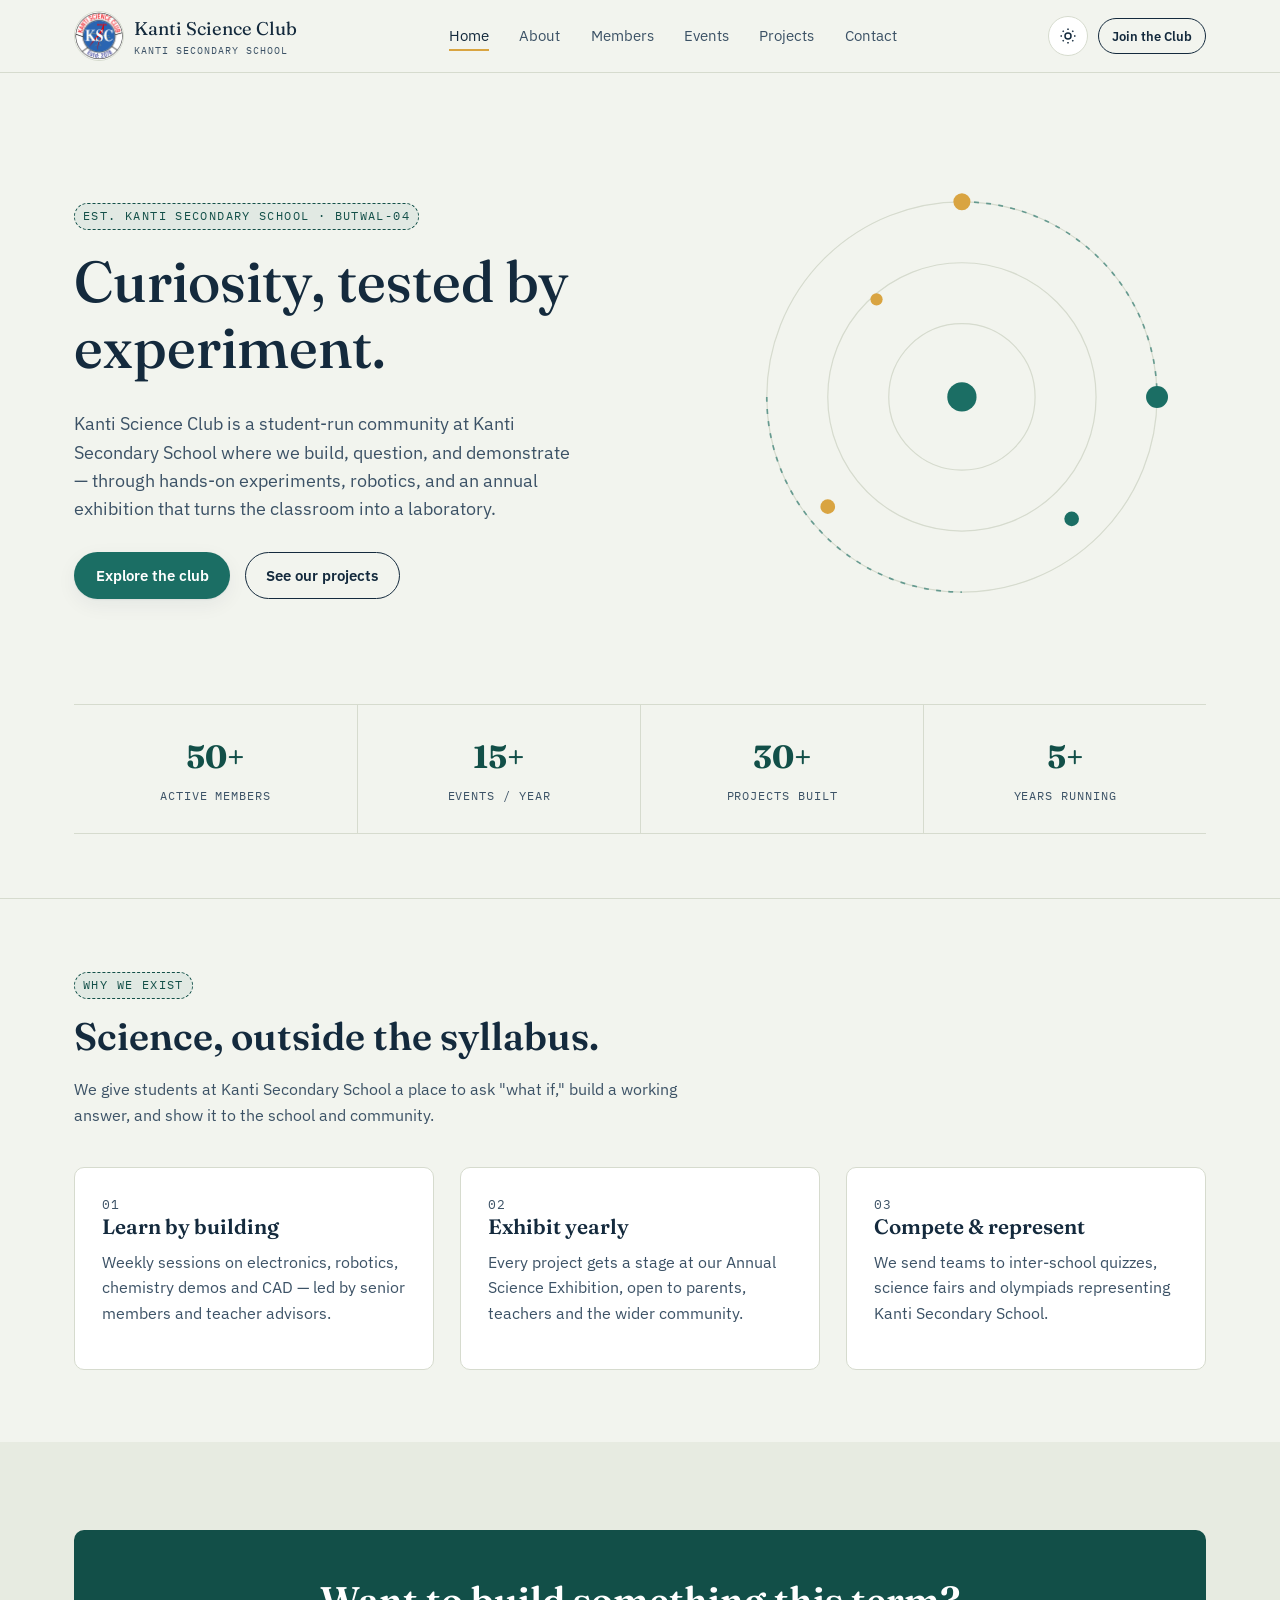
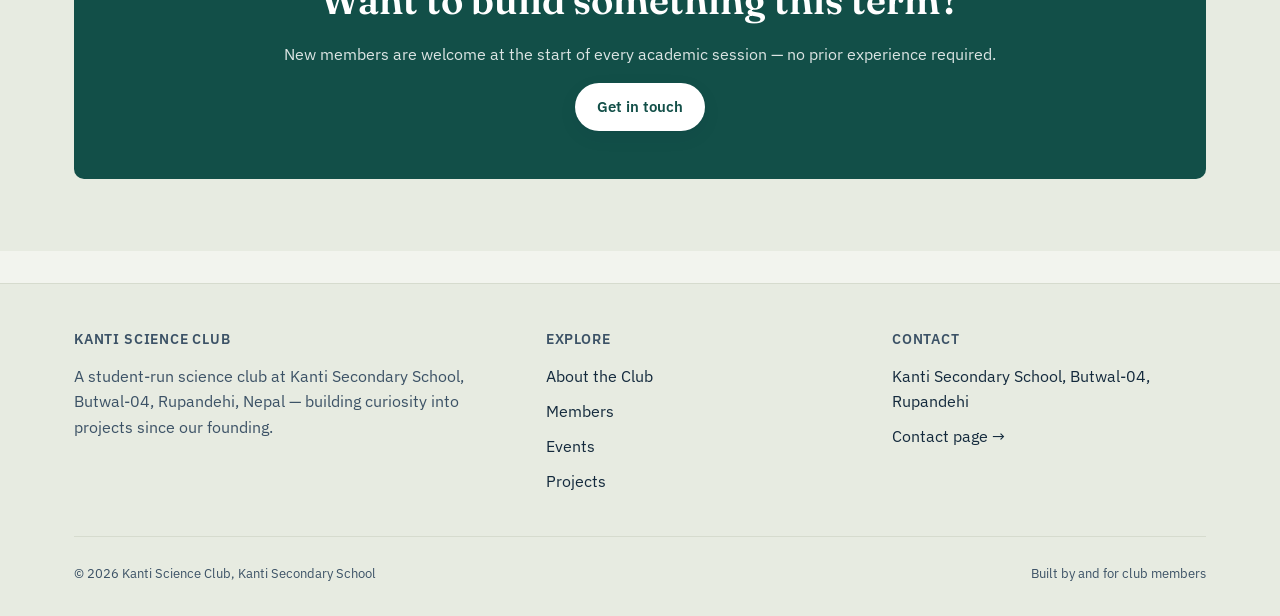
==== index.html @ 0e5f76c6 "initial commit" ====
<!DOCTYPE html>
<html lang="en">
<head>
<meta charset="UTF-8">
<meta name="viewport" content="width=device-width, initial-scale=1.0">
<title>Kanti Science Club — Kanti Secondary School, Butwal</title>
<meta name="description" content="Kanti Science Club at Kanti Secondary School, Butwal-04, Rupandehi — nurturing curiosity through experiments, projects and exhibitions.">
<link rel="preconnect" href="https://fonts.googleapis.com">
<link rel="preconnect" href="https://fonts.gstatic.com" crossorigin>
<link href="https://fonts.googleapis.com/css2?family=Fraunces:opsz,wght@9..144,400..600&family=IBM+Plex+Sans:wght@400;500;600;700&family=IBM+Plex+Mono:wght@400;500&display=swap" rel="stylesheet">
<link rel="stylesheet" href="assets/css/style.css">
</head>
<body>

<header class="site-header" id="siteHeader">
  <nav class="nav">
    <a href="index.html" class="brand">
      <img src="assets/images/logo.png" alt="Kanti Science Club logo" class="brand-mark">
      <span>Kanti Science Club<small>Kanti Secondary School</small></span>
    </a>
    <ul class="nav-links">
      <li><a href="index.html" aria-current="page">Home</a></li>
      <li><a href="about.html">About</a></li>
      <li><a href="members.html">Members</a></li>
      <li><a href="events.html">Events</a></li>
      <li><a href="projects.html">Projects</a></li>
      <li><a href="contact.html">Contact</a></li>
    </ul>
    <div class="nav-actions">
      <button class="theme-toggle" id="themeToggle" aria-label="Toggle dark mode">
        <svg class="icon-sun" viewBox="0 0 24 24" fill="none" stroke="currentColor" stroke-width="2"><circle cx="12" cy="12" r="4"/><path d="M12 2v2M12 20v2M4.9 4.9l1.4 1.4M17.7 17.7l1.4 1.4M2 12h2M20 12h2M4.9 19.1l1.4-1.4M17.7 6.3l1.4-1.4"/></svg>
        <svg class="icon-moon" viewBox="0 0 24 24" fill="none" stroke="currentColor" stroke-width="2"><path d="M21 12.8A9 9 0 1111.2 3a7 7 0 009.8 9.8z"/></svg>
      </button>
      <a href="contact.html" class="btn btn-outline btn-sm">Join the Club</a>
    </div>
    <button class="nav-toggle" id="navToggle" aria-label="Open menu" aria-expanded="false">
      <span></span><span></span><span></span>
    </button>
  </nav>
</header>

<main>

  <!-- HERO -->
  <section class="hero">
    <div class="container hero-grid">
      <div class="hero-copy">
        <span class="tag">Est. Kanti Secondary School · Butwal-04</span>
        <h1>Curiosity, tested by experiment.</h1>
        <p class="lead">Kanti Science Club is a student-run community at Kanti Secondary School where we build, question, and demonstrate — through hands-on experiments, robotics, and an annual exhibition that turns the classroom into a laboratory.</p>
        <div class="hero-actions">
          <a href="about.html" class="btn btn-primary">Explore the club</a>
          <a href="projects.html" class="btn btn-outline">See our projects</a>
        </div>
      </div>
      <div class="hero-figure" aria-hidden="true">
        <svg class="orbit-svg" viewBox="0 0 400 400">
          <circle class="ring" cx="200" cy="200" r="160"/>
          <circle class="ring" cx="200" cy="200" r="110"/>
          <circle class="ring" cx="200" cy="200" r="60"/>
          <path class="path" d="M200 40 A160 160 0 0 1 360 200"/>
          <path class="path" d="M40 200 A160 160 0 0 0 200 360"/>
          <circle class="node" cx="200" cy="40" r="7"/>
          <circle class="node alt" cx="360" cy="200" r="9"/>
          <circle class="node" cx="90" cy="290" r="6"/>
          <circle class="node alt" cx="200" cy="200" r="12"/>
          <circle class="node" cx="130" cy="120" r="5"/>
          <circle class="node alt" cx="290" cy="300" r="6"/>
        </svg>
      </div>
    </div>

    <div class="container">
      <div class="stat-strip">
        <div class="stat"><b>50+</b><span>Active Members</span></div>
        <div class="stat"><b>15+</b><span>Events / Year</span></div>
        <div class="stat"><b>30+</b><span>Projects Built</span></div>
        <div class="stat"><b>5+</b><span>Years Running</span></div>
      </div>
    </div>
  </section>

  <!-- WHY / FEATURES -->
  <section>
    <div class="container">
      <div class="section-head">
        <span class="tag">Why we exist</span>
        <h2>Science, outside the syllabus.</h2>
        <p>We give students at Kanti Secondary School a place to ask "what if," build a working answer, and show it to the school and community.</p>
      </div>
      <div class="grid grid-3">
        <div class="card feature-card">
          <div class="num">01</div>
          <h3>Learn by building</h3>
          <p>Weekly sessions on electronics, robotics, chemistry demos and CAD — led by senior members and teacher advisors.</p>
        </div>
        <div class="card feature-card">
          <div class="num">02</div>
          <h3>Exhibit yearly</h3>
          <p>Every project gets a stage at our Annual Science Exhibition, open to parents, teachers and the wider community.</p>
        </div>
        <div class="card feature-card">
          <div class="num">03</div>
          <h3>Compete & represent</h3>
          <p>We send teams to inter-school quizzes, science fairs and olympiads representing Kanti Secondary School.</p>
        </div>
      </div>
    </div>
  </section>

  <!-- CTA -->
  <section class="section-alt">
    <div class="container">
      <div class="cta-band">
        <h2>Want to build something this term?</h2>
        <p>New members are welcome at the start of every academic session — no prior experience required.</p>
        <a href="contact.html" class="btn btn-primary">Get in touch</a>
      </div>
    </div>
  </section>

</main>

<footer class="site-footer">
  <div class="container">
    <div class="footer-grid">
      <div>
        <h4>Kanti Science Club</h4>
        <p>A student-run science club at Kanti Secondary School, Butwal-04, Rupandehi, Nepal — building curiosity into projects since our founding.</p>
      </div>
      <div>
        <h4>Explore</h4>
        <ul>
          <li><a href="about.html">About the Club</a></li>
          <li><a href="members.html">Members</a></li>
          <li><a href="events.html">Events</a></li>
          <li><a href="projects.html">Projects</a></li>
        </ul>
      </div>
      <div>
        <h4>Contact</h4>
        <ul>
          <li>Kanti Secondary School, Butwal-04, Rupandehi</li>
          <li><a href="contact.html">Contact page →</a></li>
        </ul>
      </div>
    </div>
    <div class="footer-bottom">
      <span>© <span id="footerYear"></span> Kanti Science Club, Kanti Secondary School</span>
      <span>Built by and for club members</span>
    </div>
  </div>
</footer>

<script src="assets/js/main.js"></script>
</body>
</html>
---- assets/css/style.css ----
/* ==========================================================================
   Kanti Science Club — Stylesheet
   Design language: "field notebook meets laboratory catalogue"
   Display: Fraunces | Body: IBM Plex Sans | Utility/labels: IBM Plex Mono
   ========================================================================== */

:root{
  --ink:        #142A3D;
  --ink-soft:   #3C5266;
  --paper:      #F2F4EE;
  --paper-alt:  #E7EBE1;
  --surface:    #FFFFFF;
  --line:       #D6DBCE;
  --teal:       #1B6E64;
  --teal-deep:  #124F48;
  --amber:      #D9A441;
  --amber-deep: #B8842A;
  --danger:     #B4432E;

  --shadow: 0 1px 2px rgba(20,42,61,0.06), 0 6px 20px rgba(20,42,61,0.06);
  --radius: 4px;
  --radius-lg: 10px;

  --font-display: "Fraunces", "Georgia", serif;
  --font-body: "IBM Plex Sans", -apple-system, BlinkMacSystemFont, sans-serif;
  --font-mono: "IBM Plex Mono", ui-monospace, monospace;

  --maxw: 1180px;
  --nav-h: 72px;
}

html[data-theme="dark"]{
  --ink:        #EAEFEA;
  --ink-soft:   #A9B7BE;
  --paper:      #0B161F;
  --paper-alt:  #101E29;
  --surface:    #12212C;
  --line:       #23384630;
  --line:       #29404C;
  --teal:       #4FBDAE;
  --teal-deep:  #2E8F82;
  --amber:      #E7B85A;
  --amber-deep: #D9A441;
  --shadow: 0 1px 2px rgba(0,0,0,0.3), 0 8px 28px rgba(0,0,0,0.35);
}

*, *::before, *::after{ box-sizing: border-box; }
html{ scroll-behavior: smooth; }

body{
  margin:0;
  background: var(--paper);
  color: var(--ink);
  font-family: var(--font-body);
  font-size: 16px;
  line-height: 1.6;
  transition: background .25s ease, color .25s ease;
}

img{ max-width:100%; display:block; }
a{ color: inherit; text-decoration: none; }
ul{ margin:0; padding:0; list-style:none; }
button{ font-family: inherit; cursor:pointer; }

h1,h2,h3,h4{
  font-family: var(--font-display);
  color: var(--ink);
  line-height: 1.15;
  margin: 0 0 .5em;
  font-weight: 600;
}
h1{ font-size: clamp(2.2rem, 5vw, 3.6rem); font-weight: 500; }
h2{ font-size: clamp(1.7rem, 3.4vw, 2.4rem); }
h3{ font-size: 1.3rem; }
p{ margin: 0 0 1em; color: var(--ink-soft); }

.container{
  max-width: var(--maxw);
  margin-inline: auto;
  padding-inline: 24px;
}

/* Reduced motion */
@media (prefers-reduced-motion: reduce){
  html{ scroll-behavior:auto; }
  *{ animation-duration: .01ms !important; transition-duration: .01ms !important; }
}

/* focus visibility */
a:focus-visible, button:focus-visible, input:focus-visible, textarea:focus-visible{
  outline: 2px solid var(--teal);
  outline-offset: 3px;
}

/* --------------------------------------------------------------------------
   Eyebrow / specimen-tag label — signature device used across the site
   -------------------------------------------------------------------------- */
.tag{
  display:inline-flex;
  align-items:center;
  gap:.5em;
  font-family: var(--font-mono);
  font-size: .72rem;
  letter-spacing: .12em;
  text-transform: uppercase;
  color: var(--teal-deep);
  border: 1px dashed var(--teal-deep);
  padding: .3em .7em;
  border-radius: 999px;
  background: color-mix(in srgb, var(--teal) 8%, transparent);
}
html[data-theme="dark"] .tag{ color: var(--teal); border-color: var(--teal); }

.section-head{
  max-width: 640px;
  margin-bottom: 2.4rem;
}
.section-head .tag{ margin-bottom: .9rem; }

section{ padding: 4.5rem 0; }
.section-alt{ background: var(--paper-alt); }

/* --------------------------------------------------------------------------
   Navigation
   -------------------------------------------------------------------------- */
.site-header{
  position: sticky; top:0; z-index: 50;
  background: color-mix(in srgb, var(--paper) 88%, transparent);
  backdrop-filter: saturate(140%) blur(8px);
  border-bottom: 1px solid var(--line);
}
.nav{
  max-width: var(--maxw);
  margin-inline:auto;
  height: var(--nav-h);
  padding-inline: 24px;
  display:flex; align-items:center; justify-content:space-between;
  gap: 1rem;
}
.brand{ display:flex; align-items:center; gap:.65rem; font-family: var(--font-display); font-size: 1.15rem; color:var(--ink); }
.brand-mark{
  width: 50px; height: 50px;
  border-radius: 50%;
  object-fit: cover;
  flex: none;
  border: 1px solid var(--line);
}
.brand small{ display:block; font-family: var(--font-mono); font-size:.6rem; letter-spacing:.1em; color:var(--ink-soft); text-transform:uppercase; }

.nav-links{ display:flex; gap: 1.9rem; align-items:center; }
.nav-links a{
  font-size:.95rem; color: var(--ink-soft); position:relative; padding: 6px 0;
}
.nav-links a:hover, .nav-links a[aria-current="page"]{ color: var(--ink); }
.nav-links a[aria-current="page"]::after{
  content:""; position:absolute; left:0; right:0; bottom:0; height:2px; background: var(--amber);
}

.nav-actions{ display:flex; align-items:center; gap: .6rem; }

.theme-toggle{
  width:40px; height:40px; border-radius:50%; border:1px solid var(--line);
  background: var(--surface); color: var(--ink);
  display:flex; align-items:center; justify-content:center;
  font-size:1rem;
}
.theme-toggle svg{ width:18px; height:18px; }
.icon-moon{ display:none; }
html[data-theme="dark"] .icon-sun{ display:none; }
html[data-theme="dark"] .icon-moon{ display:block; }

.nav-toggle{
  display:none; width:40px; height:40px; border-radius: 50%;
  border:1px solid var(--line); background: var(--surface);
  flex-direction:column; align-items:center; justify-content:center; gap:4px;
}
.nav-toggle span{ width:18px; height:2px; background: var(--ink); display:block; }

.btn{
  display:inline-flex; align-items:center; gap:.5em;
  padding: .75em 1.4em; border-radius: 999px;
  font-weight:600; font-size:.92rem;
  border: 1px solid transparent;
  transition: transform .15s ease, box-shadow .15s ease, background .15s ease;
}
.btn:hover{ transform: translateY(-1px); }
.btn-primary{ background: var(--teal); color:#fff; box-shadow: var(--shadow); }
.btn-primary:hover{ background: var(--teal-deep); }
.btn-outline{ border-color: var(--ink); color: var(--ink); }
.btn-outline:hover{ background: var(--ink); color: var(--paper); }
.btn-amber{ background: var(--amber); color: var(--ink); }
.btn-amber:hover{ background: var(--amber-deep); }
.btn-sm{ padding:.5em 1em; font-size:.82rem; }

/* --------------------------------------------------------------------------
   Hero (index)
   -------------------------------------------------------------------------- */
.hero{
  position:relative; overflow:hidden;
  padding: 5rem 0 4rem;
  border-bottom: 1px solid var(--line);
}
.hero-grid{
  display:grid; grid-template-columns: 1.1fr .9fr; gap: 3rem; align-items:center;
}
.hero-copy .tag{ margin-bottom: 1.2rem; }
.hero-copy p.lead{ font-size:1.1rem; max-width: 46ch; }
.hero-actions{ display:flex; gap:.9rem; margin-top: 1.8rem; flex-wrap:wrap; }

.hero-figure{ position:relative; aspect-ratio: 1/1; }
.orbit-svg{ width:100%; height:100%; }
.orbit-svg circle.node{ fill: var(--amber); }
.orbit-svg circle.node.alt{ fill: var(--teal); }
.orbit-svg .ring{ fill:none; stroke: var(--line); stroke-width:1; }
.orbit-svg .path{ fill:none; stroke: var(--teal); stroke-width:1.4; stroke-dasharray: 4 6; opacity:.6; }

.stat-strip{
  display:grid; grid-template-columns: repeat(4,1fr);
  border-top:1px solid var(--line); border-bottom:1px solid var(--line);
  margin-top: 3.5rem;
}
.stat{ padding: 1.6rem 1rem; text-align:center; border-left:1px solid var(--line); }
.stat:first-child{ border-left:none; }
.stat b{ display:block; font-family: var(--font-display); font-size:2rem; color:var(--teal-deep); }
html[data-theme="dark"] .stat b{ color: var(--teal); }
.stat span{ font-family: var(--font-mono); font-size:.72rem; letter-spacing:.08em; text-transform:uppercase; color: var(--ink-soft); }

/* --------------------------------------------------------------------------
   Cards: features / activities
   -------------------------------------------------------------------------- */
.grid{ display:grid; gap: 1.6rem; }
.grid-3{ grid-template-columns: repeat(3, 1fr); }
.grid-2{ grid-template-columns: repeat(2, 1fr); }
.grid-4{ grid-template-columns: repeat(4, 1fr); }

.card{
  background: var(--surface);
  border:1px solid var(--line);
  border-radius: var(--radius-lg);
  padding: 1.7rem;
}
.card .tag{ margin-bottom: .9rem; }

.feature-card .num{
  font-family: var(--font-mono); color: var(--ink-soft); font-size:.8rem; letter-spacing:.1em;
}

/* --------------------------------------------------------------------------
   About page — timeline, values, objectives
   -------------------------------------------------------------------------- */

.about-intro{
  padding: 3.4rem 0;
}
.about-intro > .tag{
  margin-bottom: 1.5rem;
}

.about-hero{
  display: flex;
  align-items: center;
  gap: 3rem;
}
.about-hero-media,
.about-hero-copy{ flex: 1; min-width: 0; }

.about-hero-media img{
  width: 100%;
  height: auto;
  aspect-ratio: 4/3;
  object-fit: cover;
  border-radius: var(--radius-lg);
  border: 1px solid var(--line);
}

.about-hero-copy h1{ margin-bottom: 1.2rem; }

@media (max-width: 860px){
  .about-hero{
    flex-direction: column;
    gap: 2rem;
  }
}

.about-media{
  display:grid; grid-template-columns: repeat(3,1fr); gap: .9rem; margin-top: 2rem;
}
.about-media img{ border-radius: var(--radius); aspect-ratio: 4/3; object-fit:cover; border:1px solid var(--line); }

.timeline{ position:relative; margin-top:2rem; padding-left: 2.2rem; border-left: 1px dashed var(--line); }
.timeline-item{ position:relative; padding-bottom: 2.2rem; }
.timeline-item:last-child{ padding-bottom:0; }
.timeline-item::before{
  content:""; position:absolute; left:-2.31rem; top:.35rem; width:10px; height:10px; border-radius:50%;
  background: var(--amber); border:2px solid var(--paper); box-shadow: 0 0 0 1px var(--amber);
}
.timeline-item .yr{ font-family: var(--font-mono); font-size:.75rem; letter-spacing:.1em; color: var(--teal-deep); }
html[data-theme="dark"] .timeline-item .yr{ color: var(--teal); }

.values-grid .card{ position:relative; }
.values-grid .card::before{
  content: attr(data-index);
  position:absolute; top:1rem; right:1.2rem;
  font-family: var(--font-mono); font-size:.75rem; color: var(--ink-soft); opacity:.6;
}

/* --------------------------------------------------------------------------
   Members — specimen tag cards (signature element)
   -------------------------------------------------------------------------- */
.member-tier{ margin-bottom: 3.2rem; }
.member-tier-head{ display:flex; align-items:baseline; gap:1rem; margin-bottom:1.6rem; flex-wrap:wrap; }
.member-tier-head h2{ margin:0; }
.member-tier-head .tag{ margin:0; }

.member-grid{ display:grid; grid-template-columns: repeat(4, 1fr); gap: 1.4rem; }

.specimen-card{
  background: var(--surface);
  border: 1px solid var(--line);
  border-radius: var(--radius);
  overflow:hidden;
  position:relative;
}
.specimen-card .photo-wrap{
  aspect-ratio: 1/1; overflow:hidden; border-bottom:1px dashed var(--line); background: var(--paper-alt);
  position:relative;
}
.specimen-card .photo-wrap img{ width:100%; height:100%; object-fit:cover; }
.specimen-id{
  position:absolute; top:.6rem; left:.6rem;
  font-family: var(--font-mono); font-size:.62rem; letter-spacing:.05em;
  background: color-mix(in srgb, var(--ink) 78%, transparent);
  color:#fff; padding:.2em .5em; border-radius:3px;
}
.specimen-body{ padding: 1rem 1.1rem 1.2rem; }
.specimen-body h3{ font-size: 1.05rem; margin-bottom:.15rem; }
.specimen-position{ font-family: var(--font-mono); font-size:.72rem; letter-spacing:.06em; text-transform:uppercase; color: var(--teal-deep); }
html[data-theme="dark"] .specimen-position{ color: var(--teal); }
.specimen-contact{ margin-top:.8rem; display:flex; align-items:center; justify-content:space-between; gap:.5rem; }
.specimen-phone{ font-family: var(--font-mono); font-size:.78rem; color: var(--ink-soft); }
.specimen-socials{ display:flex; gap:.5rem; }
.specimen-socials a{
  width:28px; height:28px; border-radius:50%; border:1px solid var(--line);
  display:flex; align-items:center; justify-content:center; font-size:.75rem; color: var(--ink-soft);
}
.specimen-socials a:hover{ border-color: var(--teal); color: var(--teal-deep); }
.specimen-note{ margin-top:.6rem; font-size:.85rem; color: var(--ink-soft); }

.alumni-card .photo-wrap{ aspect-ratio: 1/1; }
.alumni-card .specimen-body{ border-top: 2px solid var(--amber); }

.loading-row, .empty-row{
  font-family: var(--font-mono); font-size:.85rem; color: var(--ink-soft);
  padding: 1.2rem 0;
}

/* --------------------------------------------------------------------------
   Events
   -------------------------------------------------------------------------- */
.tabs{ display:flex; gap:.6rem; margin-bottom: 2rem; border-bottom:1px solid var(--line); }
.tab-btn{
  background:none; border:none; padding: .8rem 1.1rem; font-weight:600; color: var(--ink-soft);
  border-bottom: 2px solid transparent; margin-bottom:-1px;
}
.tab-btn.active{ color: var(--ink); border-color: var(--amber); }
.tab-panel{ display:none; }
.tab-panel.active{ display:block; }

.event-list{ display:flex; flex-direction:column; gap: 1.1rem; }
.event-card{
  display:grid; grid-template-columns: 130px 1fr; gap: 1.4rem;
  background: var(--surface); border:1px solid var(--line); border-radius: var(--radius-lg);
  padding: 1.2rem; align-items:center;
}
.event-date{
  text-align:center; font-family: var(--font-mono);
  border-right: 1px dashed var(--line); padding-right: 1.2rem;
}
.event-date .d{ font-size:1.8rem; font-family: var(--font-display); color: var(--teal-deep); display:block; line-height:1; }
html[data-theme="dark"] .event-date .d{ color: var(--teal); }
.event-date .m{ font-size:.7rem; letter-spacing:.1em; text-transform:uppercase; color: var(--ink-soft); }
.event-body h3{ margin-bottom:.3rem; }
.event-meta{ font-family: var(--font-mono); font-size:.75rem; color: var(--ink-soft); margin-bottom:.5rem; display:flex; gap:1rem; flex-wrap:wrap; }
.event-card.past{ opacity:.85; }
.event-card.past .event-date .d{ color: var(--ink-soft); }

/* --------------------------------------------------------------------------
   Projects — yearwise exhibition
   -------------------------------------------------------------------------- */
.year-block{ margin-bottom: 3.2rem; }ext install anthropic.claude-code
.year-heading{ display:flex; align-items:center; gap:1rem; margin-bottom: 1.6rem; }
.year-heading h2{ margin:0; font-size: 2rem; color: var(--teal-deep); }
html[data-theme="dark"] .year-heading h2{ color: var(--teal); }
.year-heading .rule{ flex:1; height:1px; background: var(--line); }

.project-grid{ display:grid; grid-template-columns: repeat(3, 1fr); gap: 1.5rem; }
.project-card{
  background: var(--surface); border:1px solid var(--line); border-radius: var(--radius-lg); overflow:hidden;
  display:flex; flex-direction:column;
}
.project-media{ aspect-ratio: 16/10; background: var(--paper-alt); position:relative; border-bottom:1px dashed var(--line); }
.project-media img{ width:100%; height:100%; object-fit:cover; }
.project-media .play-badge{
  position:absolute; inset:0; display:flex; align-items:center; justify-content:center;
  background: rgba(10,20,28,0.15); opacity:0; transition:opacity .2s ease;
}
.project-media:hover .play-badge{ opacity:1; }
.play-badge span{
  width:52px; height:52px; border-radius:50%; background: rgba(255,255,255,.9); color: var(--ink);
  display:flex; align-items:center; justify-content:center; font-size:1.1rem;
}
.project-id{
  position:absolute; top:.6rem; right:.6rem;
  font-family: var(--font-mono); font-size:.62rem;
  background: color-mix(in srgb, var(--ink) 78%, transparent); color:#fff; padding:.2em .5em; border-radius:3px;
}
.project-info{ padding: 1.2rem 1.3rem 1.4rem; display:flex; flex-direction:column; flex:1; }
.project-info h3{ margin-bottom:.4rem; }
.project-members{ font-family: var(--font-mono); font-size:.72rem; color: var(--ink-soft); letter-spacing:.02em; margin-bottom:.7rem; }
.project-info p{ font-size:.92rem; flex:1; }
.project-links{ display:flex; gap:.6rem; margin-top:.8rem; }

/* --------------------------------------------------------------------------
   Contact
   -------------------------------------------------------------------------- */
.contact-grid{ display:grid; grid-template-columns: 1fr 1fr; gap: 3rem; }
.contact-info-list{ display:flex; flex-direction:column; gap: 1.4rem; margin-top: 1.6rem; }
.contact-info-item{ display:flex; gap:1rem; align-items:flex-start; }
.contact-icon{
  width:42px; height:42px; border-radius:50%; background: var(--paper-alt); border:1px solid var(--line);
  display:flex; align-items:center; justify-content:center; flex:none; color: var(--teal-deep);
}
html[data-theme="dark"] .contact-icon{ color: var(--teal); }
.contact-info-item h4{ margin:0 0 .2rem; font-size:1rem; font-family: var(--font-body); font-weight:600; }
.contact-info-item p{ margin:0; font-size:.92rem; }
.social-row{ display:flex; gap:.7rem; margin-top:1.6rem; }
.social-row a{
  width:42px; height:42px; border-radius:50%; border:1px solid var(--line);
  display:flex; align-items:center; justify-content:center; color: var(--ink-soft);
}
.social-row a:hover{ border-color: var(--teal); color: var(--teal-deep); }

.form-field{ margin-bottom: 1.2rem; }
.form-field label{ display:block; font-size:.85rem; font-weight:600; margin-bottom:.4rem; }
.form-field input, .form-field textarea{
  width:100%; padding: .75em .9em; border-radius: var(--radius); border: 1px solid var(--line);
  background: var(--surface); color: var(--ink); font-family: var(--font-body); font-size:.95rem;
}
.form-field textarea{ min-height: 130px; resize: vertical; }
.form-note{ font-size:.8rem; color: var(--ink-soft); margin-top: 1rem; }

.map-embed{ border-radius: var(--radius-lg); overflow:hidden; border:1px solid var(--line); aspect-ratio: 4/3; }
.map-embed iframe{ width:100%; height:100%; border:0; }



/* ==========================================================
   TESTIMONIALS
========================================================== */

.testimonials-section{
    background: var(--paper-alt);
}

.testimonials-section .section-head{
    max-width: 700px;
    text-align: left;
    margin-bottom: 3rem;
}

.testimonial-wrapper{
    position: relative;
    margin-top: 50px;
}

.testimonial-container{
    overflow: hidden;
    border-radius: var(--radius-lg);
}

.testimonial-slider{
    display: flex;
    transition: transform .6s ease;
}

.testimonial-slide{
    min-width: 100%;
    display: grid;
    grid-template-columns: repeat(2,1fr);
    justify-items: center;
    gap: 24px;
    padding: 3px;
}

.testimonial-card{
    position: relative;
    max-height: 450px;
    max-width: 400px;
    background: var(--surface);
    border: 1px solid var(--line);
    border-radius: var(--radius-lg);
    padding: 35px;
    box-shadow: var(--shadow);
    transition: .35s;
}

.testimonial-card:hover{
    transform: translateY(-8px);
    box-shadow:
        0 18px 40px rgba(0,0,0,.12);
}

.quote{
    font-size: 5rem;
    line-height: 1;
    color: var(--amber);
    margin-bottom: -15px;
    font-family: Georgia, serif;
}

.testimonial-card p{
    margin: 18px 0 28px;
    font-size: .98rem;
    line-height: 1.8;
}

.testimonial-person{
    border-top: 1px solid var(--line);
    padding-top: 18px;
    margin-left: auto;
    width: fit-content;
    text-align: right;
}

.testimonial-person h4{
    margin: 0;
    font-size: 1.05rem;
}

.testimonial-person span{
    font-size: .9rem;
    color: var(--ink-soft);
}

/* ================= Buttons ================= */

.testimonial-btn{
    position: absolute;
    top: 50%;
    transform: translateY(-50%);
    width: 54px;
    height: 54px;
    border-radius: 50%;
    border: 1px solid var(--line);
    /* background: rgba(255,255,255,.9); */
    background:var(--surface);
    backdrop-filter: blur(10px);
    color: var(--ink);
    font-size: 22px;
    display: flex;
    align-items: center;
    justify-content: center;
    box-shadow: var(--shadow);
    z-index: 100;
    transition: .3s;
}

html[data-theme="dark"] .testimonial-btn{
    background: rgba(20,30,40,.9);
}

.testimonial-btn:hover{
    background: var(--teal);
    color: white;
    transform: translateY(-50%) scale(1.08);
}

/* arrow position  */
.prev{
    left: -40px;
}

.next{
    right: -40px;
}

/* ================= Dots ================= */

.testimonial-dots{
    display: flex;
    justify-content: center;
    gap: 12px;
    margin-top: 40px;
}

.dot{
    width: 12px;
    height: 12px;
    border-radius: 50%;
    background: #c9c9c9;
    cursor: pointer;
    transition: .3s;
}

.dot.active{
    width: 34px;
    border-radius: 30px;
    background: var(--teal);
}

/* ================= Animation ================= */

.testimonial-card{
    animation: fadeUp .6s ease;
}

@keyframes fadeUp{

    from{
        opacity:0;
        transform: translateY(30px);
    }

    to{
        opacity:1;
        transform: translateY(0);
    }

}

/* ================= Responsive ================= */

@media (max-width:900px){

    .testimonial-slide{
        grid-template-columns:1fr;
    }

    .testimonial-card{
        padding:30px;
    }

}

@media (max-width:600px){

    .testimonial-btn{
        width:46px;
        height:46px;
        font-size:18px;
    }

    .prev{
        left:5px;
    }

    .next{
        right:5px;
    }

    .testimonial-card{
        padding:25px;
    }

    .quote{
        font-size:4rem;
    }

}

/* --------------------------------------------------------------------------
   CTA band + footer
   -------------------------------------------------------------------------- */
.cta-band{
  background: var(--teal-deep); color:#fff; border-radius: var(--radius-lg);
  padding: 3rem; text-align:center; margin-top: 1rem;
}
.cta-band h2, .cta-band p{ color:#fff; }
.cta-band p{ opacity:.85; }
.cta-band .btn-primary{ background:#fff; color: var(--teal-deep); }
.cta-band .btn-primary:hover{ background: var(--amber); color: var(--ink); }

.site-footer{
  border-top: 1px solid var(--line); padding: 3rem 0 2rem; margin-top: 2rem;
  background: var(--paper-alt);
}
.footer-grid{ display:grid; grid-template-columns: 1.4fr 1fr 1fr; gap: 2rem; margin-bottom: 2rem; }
.footer-grid h4{ font-family: var(--font-body); font-size:.85rem; letter-spacing:.06em; text-transform:uppercase; color: var(--ink-soft); margin-bottom: 1rem; }
.footer-grid ul li{ margin-bottom: .6rem; }
.footer-grid ul a:hover{ color: var(--teal-deep); }
.footer-bottom{
  display:flex; justify-content:space-between; align-items:center; padding-top: 1.6rem; border-top:1px solid var(--line);
  font-size:.82rem; color: var(--ink-soft); flex-wrap:wrap; gap:.8rem;
}

/* --------------------------------------------------------------------------
   Page header (non-home pages)
   -------------------------------------------------------------------------- */
.page-header{ padding: 3.4rem 0 2.6rem; border-bottom: 1px solid var(--line); }
.page-header .tag{ margin-bottom: 1rem; }
.page-header p.lead{ max-width: 60ch; }

/* --------------------------------------------------------------------------
   Responsive
   -------------------------------------------------------------------------- */
@media (max-width: 980px){
  .grid-4{ grid-template-columns: repeat(2,1fr); }
  .grid-3{ grid-template-columns: repeat(2,1fr); }
  .member-grid{ grid-template-columns: repeat(3, 1fr); }
  .project-grid{ grid-template-columns: repeat(2, 1fr); }
  .hero-grid{ grid-template-columns: 1fr; }
  .hero-figure{ max-width: 380px; margin-inline:auto; }
  .contact-grid{ grid-template-columns: 1fr; }
  .footer-grid{ grid-template-columns: 1fr 1fr; }
}

@media (max-width: 720px){
  .nav-links, .nav-actions .btn-outline{ display:none; }
  .nav-toggle{ display:flex; }
  .site-header.menu-open .nav-links{
    display:flex; flex-direction:column; position:absolute; top: var(--nav-h); left:0; right:0;
    background: var(--paper); border-bottom:1px solid var(--line); padding: 1.2rem 24px; gap: 1rem;
  }
  .grid-3, .grid-4, .grid-2{ grid-template-columns: 1fr; }
  .member-grid{ grid-template-columns: repeat(2, 1fr); }
  .project-grid{ grid-template-columns: 1fr; }
  .about-media{ grid-template-columns: 1fr 1fr; }
  .stat-strip{ grid-template-columns: repeat(2,1fr); }
  .stat:nth-child(3){ border-left:none; }
  .event-card{ grid-template-columns: 1fr; }
  .event-date{ border-right:none; border-bottom:1px dashed var(--line); padding-right:0; padding-bottom:.8rem; text-align:left; display:flex; gap:.5rem; align-items:baseline; }
  .footer-grid{ grid-template-columns: 1fr; }
  .cta-band{ padding: 2.2rem 1.4rem; }
}

@media (max-width: 480px){
  .member-grid{ grid-template-columns: 1fr 1fr; }
  section{ padding: 3.2rem 0; }
}
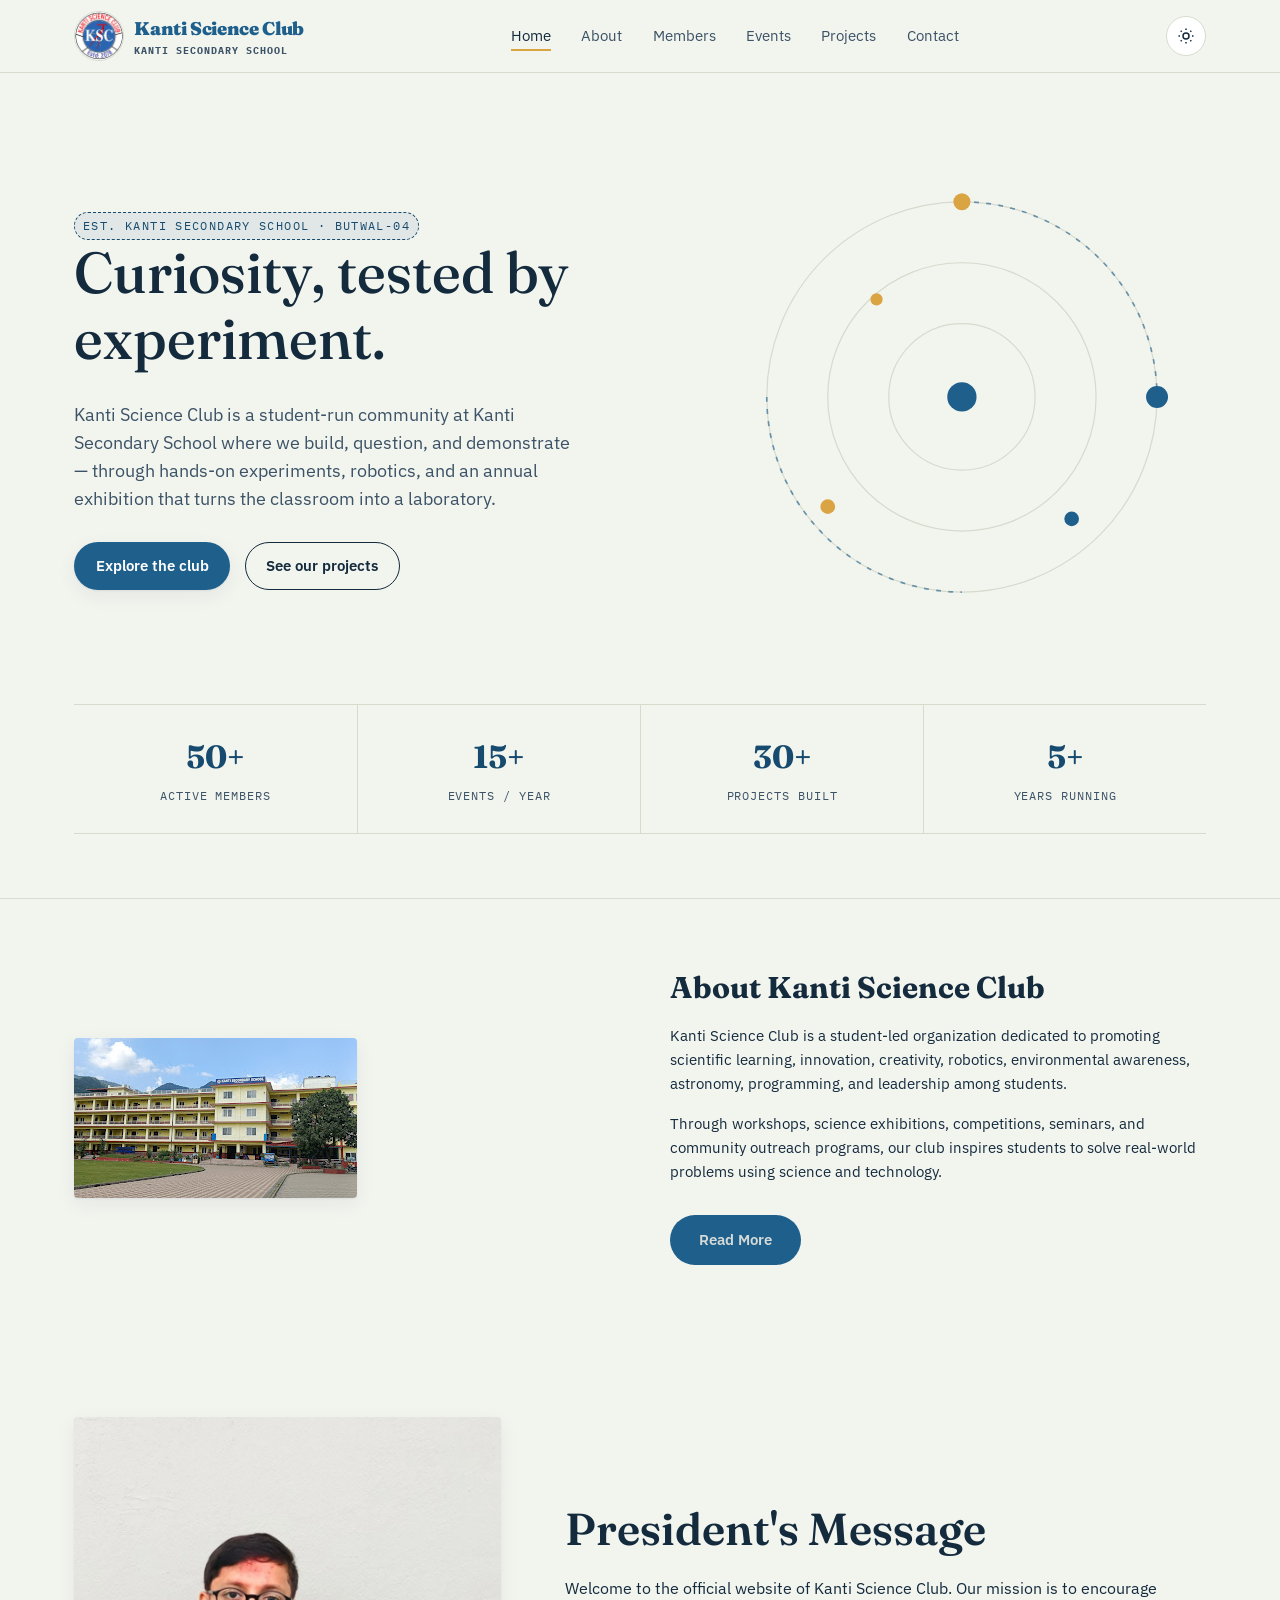
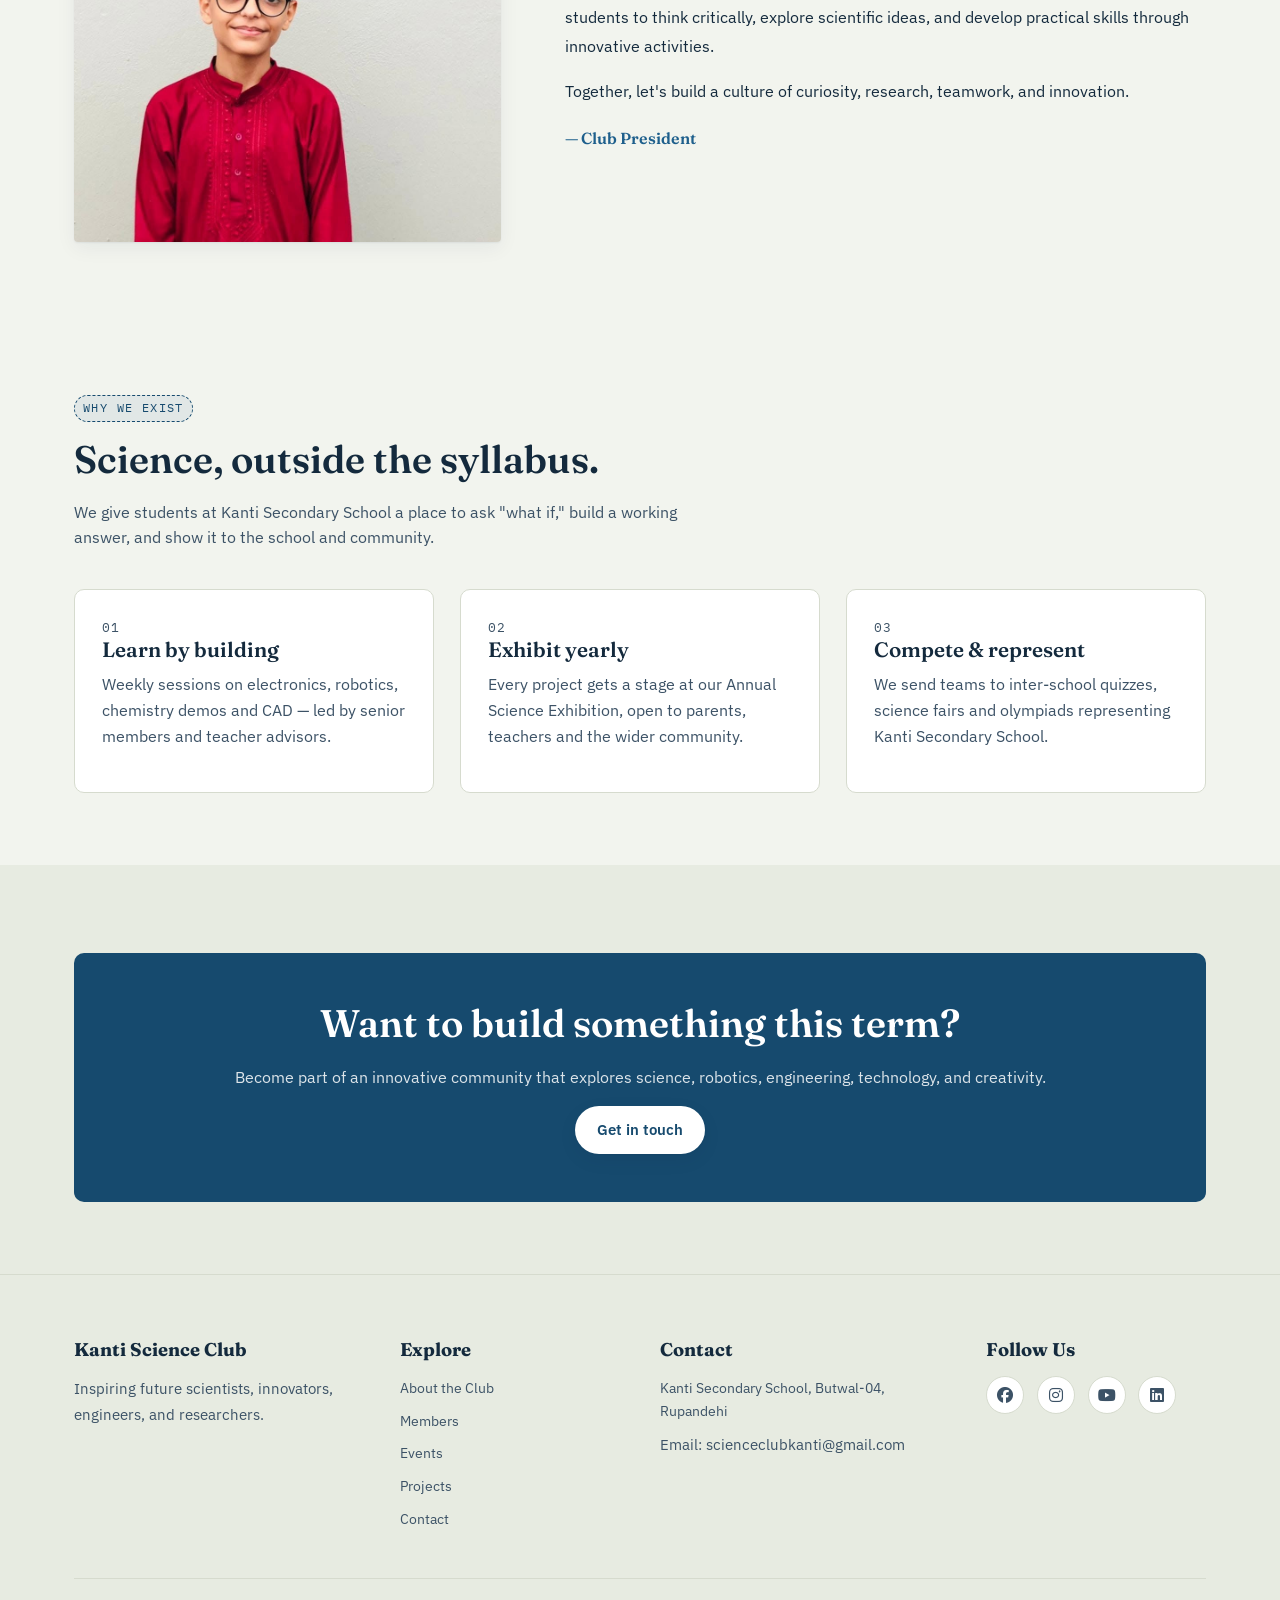
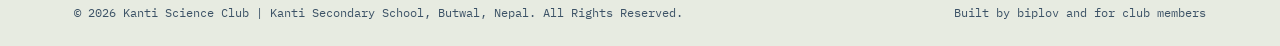
==== commit 56a12195: "final: third push" ====
--- a/index.html
+++ b/index.html
@@ -9,6 +9,9 @@
 <link rel="preconnect" href="https://fonts.gstatic.com" crossorigin>
 <link href="https://fonts.googleapis.com/css2?family=Fraunces:opsz,wght@9..144,400..600&family=IBM+Plex+Sans:wght@400;500;600;700&family=IBM+Plex+Mono:wght@400;500&display=swap" rel="stylesheet">
 <link rel="stylesheet" href="assets/css/style.css">
+<link rel="stylesheet" href="https://cdnjs.cloudflare.com/ajax/libs/font-awesome/6.5.0/css/all.min.css">
+<link rel="icon" href="assets/images/logo.png">
+
 </head>
 <body>
 
@@ -16,7 +19,10 @@
   <nav class="nav">
     <a href="index.html" class="brand">
       <img src="assets/images/logo.png" alt="Kanti Science Club logo" class="brand-mark">
-      <span>Kanti Science Club<small>Kanti Secondary School</small></span>
+      <span>
+        Kanti Science Club
+        <small>Kanti Secondary School</small>
+      </span>
     </a>
     <ul class="nav-links">
       <li><a href="index.html" aria-current="page">Home</a></li>
@@ -31,7 +37,7 @@
         <svg class="icon-sun" viewBox="0 0 24 24" fill="none" stroke="currentColor" stroke-width="2"><circle cx="12" cy="12" r="4"/><path d="M12 2v2M12 20v2M4.9 4.9l1.4 1.4M17.7 17.7l1.4 1.4M2 12h2M20 12h2M4.9 19.1l1.4-1.4M17.7 6.3l1.4-1.4"/></svg>
         <svg class="icon-moon" viewBox="0 0 24 24" fill="none" stroke="currentColor" stroke-width="2"><path d="M21 12.8A9 9 0 1111.2 3a7 7 0 009.8 9.8z"/></svg>
       </button>
-      <a href="contact.html" class="btn btn-outline btn-sm">Join the Club</a>
+      <!-- <a href="contact.html" class="btn btn-outline btn-sm">Join the Club</a> -->
     </div>
     <button class="nav-toggle" id="navToggle" aria-label="Open menu" aria-expanded="false">
       <span></span><span></span><span></span>
@@ -45,7 +51,7 @@
   <section class="hero">
     <div class="container hero-grid">
       <div class="hero-copy">
-        <span class="tag">Est. Kanti Secondary School · Butwal-04</span>
+        <span class="index-tag">Est. Kanti Secondary School · Butwal-04</span>
         <h1>Curiosity, tested by experiment.</h1>
         <p class="lead">Kanti Science Club is a student-run community at Kanti Secondary School where we build, question, and demonstrate — through hands-on experiments, robotics, and an annual exhibition that turns the classroom into a laboratory.</p>
         <div class="hero-actions">
@@ -80,6 +86,76 @@
     </div>
   </section>
 
+  <!--================ ABOUT =================-->
+
+    <section class="about section">
+
+        <div class="container about-grid">
+
+            <div class="about-image">
+
+                <!-- <img src="images/about.jpg" alt="About"> -->
+                 <img src="assets/images/building.png" alt="About">
+
+            </div>
+
+            <div class="about-content">
+
+                <h2>About Kanti Science Club</h2>
+
+                <p>
+
+                    Kanti Science Club is a student-led organization dedicated to
+                    promoting scientific learning, innovation, creativity,
+                    robotics, environmental awareness, astronomy, programming,
+                    and leadership among students.
+
+                </p>
+
+                <p>
+
+                    Through workshops, science exhibitions, competitions,
+                    seminars, and community outreach programs, our club inspires
+                    students to solve real-world problems using science and
+                    technology.
+
+                </p>
+
+                <a href="about.html" class="btn">
+                    Read More
+                </a>
+
+            </div>
+
+        </div>
+
+    </section>
+
+    <!--================ PRESIDENT =================-->
+    <section class="president section">
+        <div class="container president-grid">
+            <div>
+                <img src="assets/images/members/president.jpg" alt="President">
+            </div>
+            <div>
+                <h2>President's Message</h2>
+                <p>
+                    Welcome to the official website of Kanti Science Club.
+                    Our mission is to encourage students to think critically,
+                    explore scientific ideas, and develop practical skills
+                    through innovative activities.
+                </p>
+                <p>
+                    Together, let's build a culture of curiosity, research,
+                    teamwork, and innovation.
+                </p>
+                <h4>
+                    — Club President
+                </h4>
+            </div>
+        </div>
+    </section>
+
   <!-- WHY / FEATURES -->
   <section>
     <div class="container">
@@ -113,7 +189,7 @@
     <div class="container">
       <div class="cta-band">
         <h2>Want to build something this term?</h2>
-        <p>New members are welcome at the start of every academic session — no prior experience required.</p>
+        <p>Become part of an innovative community that explores science, robotics, engineering, technology, and creativity.</p>
         <a href="contact.html" class="btn btn-primary">Get in touch</a>
       </div>
     </div>
@@ -126,7 +202,7 @@
     <div class="footer-grid">
       <div>
         <h4>Kanti Science Club</h4>
-        <p>A student-run science club at Kanti Secondary School, Butwal-04, Rupandehi, Nepal — building curiosity into projects since our founding.</p>
+        <p>Inspiring future scientists, innovators, engineers, and researchers.</p>
       </div>
       <div>
         <h4>Explore</h4>
@@ -135,19 +211,37 @@
           <li><a href="members.html">Members</a></li>
           <li><a href="events.html">Events</a></li>
           <li><a href="projects.html">Projects</a></li>
+          <li><a href="contact.html">Contact</a></li>
         </ul>
       </div>
       <div>
         <h4>Contact</h4>
         <ul>
           <li>Kanti Secondary School, Butwal-04, Rupandehi</li>
-          <li><a href="contact.html">Contact page →</a></li>
+          
+          <p>
+              Email:
+              <a href="mailto:scienceclubkanti@gmail.com">
+                  scienceclubkanti@gmail.com
+              </a>
+          </p>
+
         </ul>
       </div>
+      <div>
+                <h3>Follow Us</h3>
+                <div class="socials">
+                    <a href="#"><i class="fab fa-facebook"></i></a>
+                    <a href="#"><i class="fab fa-instagram"></i></a>
+                    <a href="#"><i class="fab fa-youtube"></i></a>
+                    <a href="#"><i class="fab fa-linkedin"></i></a>
+                </div>
+
+            </div>
     </div>
     <div class="footer-bottom">
-      <span>© <span id="footerYear"></span> Kanti Science Club, Kanti Secondary School</span>
-      <span>Built by and for club members</span>
+      <span>© <span id="footerYear"></span> Kanti Science Club | Kanti Secondary School, Butwal, Nepal. All Rights Reserved.</span>
+      <span>Built by <a href="https://github.com/biplovghimire" target="_blank" rel="noopener">biplov </a>and for club members</span>
     </div>
   </div>
 </footer>
--- a/assets/css/style.css
+++ b/assets/css/style.css
@@ -5,17 +5,20 @@
    ========================================================================== */
 
 :root{
+  --primary: #1e5f8c;
+  --primary-dark: #164a6e;
   --ink:        #142A3D;
   --ink-soft:   #3C5266;
   --paper:      #F2F4EE;
   --paper-alt:  #E7EBE1;
   --surface:    #FFFFFF;
   --line:       #D6DBCE;
-  --teal:       #1B6E64;
-  --teal-deep:  #124F48;
+   --teal:       #1e5f8c;  /*#1B6E64 */
+  --teal-deep:  #164a6e;   /*#124F48*/
   --amber:      #D9A441;
   --amber-deep: #B8842A;
   --danger:     #B4432E;
+
 
   --shadow: 0 1px 2px rgba(20,42,61,0.06), 0 6px 20px rgba(20,42,61,0.06);
   --radius: 4px;
@@ -95,6 +98,40 @@
 /* --------------------------------------------------------------------------
    Eyebrow / specimen-tag label — signature device used across the site
    -------------------------------------------------------------------------- */
+   .index-tag{
+  display:inline-flex;
+  align-items:center;
+  gap:.5em;
+  font-family: var(--font-mono);
+  font-size: .72rem;
+  letter-spacing: .12em;
+  text-transform: uppercase;
+  color: var(--teal-deep);
+  border: 1px dashed var(--teal-deep);
+  padding: .3em .7em;
+  border-radius: 999px;
+  background: color-mix(in srgb, var(--teal) 8%, transparent);
+}
+/* Tablet */
+@media (max-width:768px){
+    .index-tag{
+        font-size:.72rem;
+        padding:.28em .65em;
+        letter-spacing:.1em;
+    }
+}
+
+/* Mobile */
+@media (max-width:480px){
+    .index-tag{
+        font-size:.72rem;
+        padding:.25em .55em;
+        gap:.35em;
+        letter-spacing:.08em;
+        margin-bottom: 20px;
+    }
+}
+
 .tag{
   display:inline-flex;
   align-items:center;
@@ -145,7 +182,20 @@
   flex: none;
   border: 1px solid var(--line);
 }
-.brand small{ display:block; font-family: var(--font-mono); font-size:.6rem; letter-spacing:.1em; color:var(--ink-soft); text-transform:uppercase; }
+
+.brand span{
+  font-weight: 900;
+  letter-spacing: -0.02em;
+  color: var(--primary);
+}
+
+.brand small{ 
+  display:block; 
+  font-family: var(--font-mono); 
+  font-size:.6rem; 
+  letter-spacing:.1em; 
+  color:var(--ink-soft); 
+  text-transform:uppercase; }
 
 .nav-links{ display:flex; gap: 1.9rem; align-items:center; }
 .nav-links a{
@@ -192,6 +242,77 @@
 .btn-amber:hover{ background: var(--amber-deep); }
 .btn-sm{ padding:.5em 1em; font-size:.82rem; }
 
+
+/* =========================
+   Page Header (This is common for Members, Events, Projects, Contact), Don't change this, if you don't know !
+========================= */
+
+.page-header{
+    text-align:center;
+    max-width:850px;
+    margin:0 auto;
+    padding:5rem 1rem 3rem;
+}
+
+.page-header .tag{
+    display:inline-block;
+    margin-bottom:1rem;
+}
+
+.page-header h1{
+    font-size:clamp(2.4rem,5vw,4.2rem);
+    line-height:1.1;
+    margin-bottom:1rem;
+}
+
+.page-header .lead{
+    max-width:700px;
+    margin:0 auto;
+    font-size:1.1rem;
+    line-height:1.8;
+    color:var(--text-light);
+}
+
+/* ========== for Tablet ========== */
+
+@media (max-width:768px){
+
+    .page-header{
+        padding:4rem 1rem 2.5rem;
+    }
+
+    .page-header .lead{
+        font-size:1rem;
+        line-height:1.7;
+    }
+
+}
+
+/* ========== for Mobile ========== */
+
+@media (max-width:480px){
+
+    .page-header{
+        padding:3rem 1rem 2rem;
+    }
+
+    .page-header .tag{
+        font-size:.75rem;
+        padding:.35rem .8rem;
+    }
+
+    .page-header h1{
+        font-size:2.2rem;
+        margin-bottom:.8rem;
+    }
+
+    .page-header .lead{
+        font-size:.95rem;
+        line-height:1.6;
+    }
+
+}
+
 /* --------------------------------------------------------------------------
    Hero (index)
    -------------------------------------------------------------------------- */
@@ -245,11 +366,288 @@
   font-family: var(--font-mono); color: var(--ink-soft); font-size:.8rem; letter-spacing:.1em;
 }
 
+
+/* ===== STATS ===== */
+.stats {
+  background: var(--primary);
+  padding: 60px 0;
+}
+
+.stats-grid {
+  display: grid;
+  grid-template-columns: repeat(4, 1fr);
+  gap: 30px;
+  text-align: center;
+}
+
+.stat-card i {
+  font-size: 30px;
+  color: var(--accent);
+  margin-bottom: 12px;
+}
+
+.stat-card h2 {
+  font-size: 38px;
+  color: var(--white);
+  font-weight: 700;
+}
+
+.stat-card p {
+  color: #c9dae4;
+  font-size: 14px;
+  margin-top: 6px;
+}
+
+
+/* ===== ABOUT ===== (index) */
+.about-grid {
+  display: grid;
+  grid-template-columns: 1fr 1fr;
+  gap: 60px;
+  align-items: center;
+}
+
+.about-image img {
+  border-radius: var(--radius);
+  box-shadow: var(--shadow);
+}
+
+.about-content h2 {
+  font-size: 30px;
+  font-weight: 700;
+  margin-bottom: 18px;
+  color: var(--dark);
+}
+
+.about-content p {
+  color: var(--gray);
+  margin-bottom: 16px;
+  font-size: 15px;
+}
+
+.about-content .btn {
+    display: inline-block;
+    margin-top: 15px;
+    padding: 12px 28px;
+    background: var(--teal);
+    color: rgb(213, 218, 215);
+    font-size: 15px;
+    font-weight: 600;
+    border-radius: 30px;
+    text-decoration: none;
+    transition: 0.3s ease;
+}
+.about-content .btn:hover {
+    transform: translateY(-3px);
+    box-shadow: 0 8px 20px rgba(0,0,0,0.15);
+}
+
+
+/* ===== RESPONSIVE ===== */
+
+@media(max-width: 900px){
+    .about-grid {
+        grid-template-columns: 1fr;
+        gap: 35px;
+    }
+    .about-image {
+        order: -1;
+    }
+    .about-content h2 {
+        font-size: 26px;
+    }
+}
+
+/* ===== PRESIDENT ===== */
+.president{
+    background:var(--light-bg);
+    padding:5rem 0;
+}
+
+.president-grid{
+    display:grid;
+    grid-template-columns:.8fr 1.2fr;
+    gap:4rem;
+    align-items:center;
+}
+
+.president-grid img{
+    width:100%;
+    display:block;
+    border-radius:var(--radius);
+    box-shadow:var(--shadow);
+    object-fit:cover;
+}
+
+.president-grid h2{
+    font-size:clamp(2rem,4vw,2.8rem);
+    margin-bottom:1.2rem;
+    color:var(--dark);
+}
+
+.president-grid p{
+    color:var(--gray);
+    margin-bottom:1rem;
+    font-size:1rem;
+    line-height:1.8;
+}
+
+.president-grid h4{
+    margin-top:1.5rem;
+    color:var(--primary);
+    font-size:1rem;
+    font-weight:600;
+}
+
+/* ================= TABLET ================= */
+
+@media (max-width:992px){
+
+    .president-grid{
+        grid-template-columns:1fr;
+        gap:2.5rem;
+        text-align:center;
+    }
+
+    .president-grid img{
+        max-width:450px;
+        margin:0 auto;
+    }
+
+}
+
+/* ================= MOBILE ================= */
+
+@media (max-width:576px){
+
+    .president{
+        padding:3rem 0;
+    }
+
+    .president-grid{
+        gap:2rem;
+    }
+
+    .president-grid img{
+        max-width:100%;
+        border-radius:14px;
+    }
+
+    .president-grid h2{
+        font-size:1.8rem;
+        margin-bottom:1rem;
+    }
+
+    .president-grid p{
+        font-size:.95rem;
+        line-height:1.7;
+    }
+
+    .president-grid h4{
+        font-size:.95rem;
+    }
+
+}
+
+
 /* --------------------------------------------------------------------------
    About page — timeline, values, objectives
    -------------------------------------------------------------------------- */
+/* =========================
+   About Hero
+========================= */
 
 .about-intro{
+    padding:5rem 1rem;
+}
+
+.about-hero{
+    display:grid;
+    grid-template-columns:1fr 1fr;
+    gap:4rem;
+    align-items:center;
+    margin-top:2rem;
+}
+
+.about-hero-media img{
+    width:100%;
+    display:block;
+    border-radius:18px;
+    object-fit:cover;
+    box-shadow:0 15px 35px rgba(0,0,0,.12);
+}
+
+.about-hero-copy h1{
+    font-size:3rem;
+    margin-bottom:1.2rem;
+}
+
+.about-hero-copy p{
+    margin-bottom:1rem;
+    font-size:1.05rem;
+    line-height:1.8;
+    color:var(--text-light);
+}
+
+/* ========== Tablet ========== */
+
+@media (max-width:992px){
+
+    .about-hero{
+        grid-template-columns:1fr;
+        gap:2.5rem;
+    }
+
+    .about-hero-media{
+        order:-1;
+    }
+
+    .about-hero-copy{
+        text-align:center;
+    }
+
+    .about-hero-copy p{
+        max-width:700px;
+        margin:0 auto 1rem;
+    }
+
+}
+
+/* ========== Mobile ========== */
+
+@media (max-width:576px){
+
+    .about-intro{
+        padding:3rem 1rem;
+    }
+
+    .about-hero{
+        gap:2rem;
+        margin-top:1.5rem;
+    }
+
+    .about-hero-media img{
+        border-radius:14px;
+    }
+
+    .about-hero-copy h1{
+        font-size:2rem;
+        margin-bottom:1rem;
+    }
+
+    .about-hero-copy p{
+        font-size:.95rem;
+        line-height:1.7;
+    }
+
+    .about-intro .tag{
+        font-size:.75rem;
+        padding:.35rem .8rem;
+    }
+
+}
+
+/* .about-intro{
   padding: 3.4rem 0;
 }
 .about-intro > .tag{
@@ -262,25 +660,25 @@
   gap: 3rem;
 }
 .about-hero-media,
-.about-hero-copy{ flex: 1; min-width: 0; }
+.about-hero-copy{ flex: 1; min-width: 0; } */
 
 .about-hero-media img{
   width: 100%;
   height: auto;
-  aspect-ratio: 4/3;
+  aspect-ratio: 3/2;
   object-fit: cover;
   border-radius: var(--radius-lg);
   border: 1px solid var(--line);
 }
 
-.about-hero-copy h1{ margin-bottom: 1.2rem; }
-
-@media (max-width: 860px){
+/* .about-hero-copy h1{ margin-bottom: 1.2rem; } */
+
+/* @media (max-width: 860px){
   .about-hero{
     flex-direction: column;
     gap: 2rem;
   }
-}
+} */
 
 .about-media{
   display:grid; grid-template-columns: repeat(3,1fr); gap: .9rem; margin-top: 2rem;
@@ -304,155 +702,6 @@
   font-family: var(--font-mono); font-size:.75rem; color: var(--ink-soft); opacity:.6;
 }
 
-/* --------------------------------------------------------------------------
-   Members — specimen tag cards (signature element)
-   -------------------------------------------------------------------------- */
-.member-tier{ margin-bottom: 3.2rem; }
-.member-tier-head{ display:flex; align-items:baseline; gap:1rem; margin-bottom:1.6rem; flex-wrap:wrap; }
-.member-tier-head h2{ margin:0; }
-.member-tier-head .tag{ margin:0; }
-
-.member-grid{ display:grid; grid-template-columns: repeat(4, 1fr); gap: 1.4rem; }
-
-.specimen-card{
-  background: var(--surface);
-  border: 1px solid var(--line);
-  border-radius: var(--radius);
-  overflow:hidden;
-  position:relative;
-}
-.specimen-card .photo-wrap{
-  aspect-ratio: 1/1; overflow:hidden; border-bottom:1px dashed var(--line); background: var(--paper-alt);
-  position:relative;
-}
-.specimen-card .photo-wrap img{ width:100%; height:100%; object-fit:cover; }
-.specimen-id{
-  position:absolute; top:.6rem; left:.6rem;
-  font-family: var(--font-mono); font-size:.62rem; letter-spacing:.05em;
-  background: color-mix(in srgb, var(--ink) 78%, transparent);
-  color:#fff; padding:.2em .5em; border-radius:3px;
-}
-.specimen-body{ padding: 1rem 1.1rem 1.2rem; }
-.specimen-body h3{ font-size: 1.05rem; margin-bottom:.15rem; }
-.specimen-position{ font-family: var(--font-mono); font-size:.72rem; letter-spacing:.06em; text-transform:uppercase; color: var(--teal-deep); }
-html[data-theme="dark"] .specimen-position{ color: var(--teal); }
-.specimen-contact{ margin-top:.8rem; display:flex; align-items:center; justify-content:space-between; gap:.5rem; }
-.specimen-phone{ font-family: var(--font-mono); font-size:.78rem; color: var(--ink-soft); }
-.specimen-socials{ display:flex; gap:.5rem; }
-.specimen-socials a{
-  width:28px; height:28px; border-radius:50%; border:1px solid var(--line);
-  display:flex; align-items:center; justify-content:center; font-size:.75rem; color: var(--ink-soft);
-}
-.specimen-socials a:hover{ border-color: var(--teal); color: var(--teal-deep); }
-.specimen-note{ margin-top:.6rem; font-size:.85rem; color: var(--ink-soft); }
-
-.alumni-card .photo-wrap{ aspect-ratio: 1/1; }
-.alumni-card .specimen-body{ border-top: 2px solid var(--amber); }
-
-.loading-row, .empty-row{
-  font-family: var(--font-mono); font-size:.85rem; color: var(--ink-soft);
-  padding: 1.2rem 0;
-}
-
-/* --------------------------------------------------------------------------
-   Events
-   -------------------------------------------------------------------------- */
-.tabs{ display:flex; gap:.6rem; margin-bottom: 2rem; border-bottom:1px solid var(--line); }
-.tab-btn{
-  background:none; border:none; padding: .8rem 1.1rem; font-weight:600; color: var(--ink-soft);
-  border-bottom: 2px solid transparent; margin-bottom:-1px;
-}
-.tab-btn.active{ color: var(--ink); border-color: var(--amber); }
-.tab-panel{ display:none; }
-.tab-panel.active{ display:block; }
-
-.event-list{ display:flex; flex-direction:column; gap: 1.1rem; }
-.event-card{
-  display:grid; grid-template-columns: 130px 1fr; gap: 1.4rem;
-  background: var(--surface); border:1px solid var(--line); border-radius: var(--radius-lg);
-  padding: 1.2rem; align-items:center;
-}
-.event-date{
-  text-align:center; font-family: var(--font-mono);
-  border-right: 1px dashed var(--line); padding-right: 1.2rem;
-}
-.event-date .d{ font-size:1.8rem; font-family: var(--font-display); color: var(--teal-deep); display:block; line-height:1; }
-html[data-theme="dark"] .event-date .d{ color: var(--teal); }
-.event-date .m{ font-size:.7rem; letter-spacing:.1em; text-transform:uppercase; color: var(--ink-soft); }
-.event-body h3{ margin-bottom:.3rem; }
-.event-meta{ font-family: var(--font-mono); font-size:.75rem; color: var(--ink-soft); margin-bottom:.5rem; display:flex; gap:1rem; flex-wrap:wrap; }
-.event-card.past{ opacity:.85; }
-.event-card.past .event-date .d{ color: var(--ink-soft); }
-
-/* --------------------------------------------------------------------------
-   Projects — yearwise exhibition
-   -------------------------------------------------------------------------- */
-.year-block{ margin-bottom: 3.2rem; }ext install anthropic.claude-code
-.year-heading{ display:flex; align-items:center; gap:1rem; margin-bottom: 1.6rem; }
-.year-heading h2{ margin:0; font-size: 2rem; color: var(--teal-deep); }
-html[data-theme="dark"] .year-heading h2{ color: var(--teal); }
-.year-heading .rule{ flex:1; height:1px; background: var(--line); }
-
-.project-grid{ display:grid; grid-template-columns: repeat(3, 1fr); gap: 1.5rem; }
-.project-card{
-  background: var(--surface); border:1px solid var(--line); border-radius: var(--radius-lg); overflow:hidden;
-  display:flex; flex-direction:column;
-}
-.project-media{ aspect-ratio: 16/10; background: var(--paper-alt); position:relative; border-bottom:1px dashed var(--line); }
-.project-media img{ width:100%; height:100%; object-fit:cover; }
-.project-media .play-badge{
-  position:absolute; inset:0; display:flex; align-items:center; justify-content:center;
-  background: rgba(10,20,28,0.15); opacity:0; transition:opacity .2s ease;
-}
-.project-media:hover .play-badge{ opacity:1; }
-.play-badge span{
-  width:52px; height:52px; border-radius:50%; background: rgba(255,255,255,.9); color: var(--ink);
-  display:flex; align-items:center; justify-content:center; font-size:1.1rem;
-}
-.project-id{
-  position:absolute; top:.6rem; right:.6rem;
-  font-family: var(--font-mono); font-size:.62rem;
-  background: color-mix(in srgb, var(--ink) 78%, transparent); color:#fff; padding:.2em .5em; border-radius:3px;
-}
-.project-info{ padding: 1.2rem 1.3rem 1.4rem; display:flex; flex-direction:column; flex:1; }
-.project-info h3{ margin-bottom:.4rem; }
-.project-members{ font-family: var(--font-mono); font-size:.72rem; color: var(--ink-soft); letter-spacing:.02em; margin-bottom:.7rem; }
-.project-info p{ font-size:.92rem; flex:1; }
-.project-links{ display:flex; gap:.6rem; margin-top:.8rem; }
-
-/* --------------------------------------------------------------------------
-   Contact
-   -------------------------------------------------------------------------- */
-.contact-grid{ display:grid; grid-template-columns: 1fr 1fr; gap: 3rem; }
-.contact-info-list{ display:flex; flex-direction:column; gap: 1.4rem; margin-top: 1.6rem; }
-.contact-info-item{ display:flex; gap:1rem; align-items:flex-start; }
-.contact-icon{
-  width:42px; height:42px; border-radius:50%; background: var(--paper-alt); border:1px solid var(--line);
-  display:flex; align-items:center; justify-content:center; flex:none; color: var(--teal-deep);
-}
-html[data-theme="dark"] .contact-icon{ color: var(--teal); }
-.contact-info-item h4{ margin:0 0 .2rem; font-size:1rem; font-family: var(--font-body); font-weight:600; }
-.contact-info-item p{ margin:0; font-size:.92rem; }
-.social-row{ display:flex; gap:.7rem; margin-top:1.6rem; }
-.social-row a{
-  width:42px; height:42px; border-radius:50%; border:1px solid var(--line);
-  display:flex; align-items:center; justify-content:center; color: var(--ink-soft);
-}
-.social-row a:hover{ border-color: var(--teal); color: var(--teal-deep); }
-
-.form-field{ margin-bottom: 1.2rem; }
-.form-field label{ display:block; font-size:.85rem; font-weight:600; margin-bottom:.4rem; }
-.form-field input, .form-field textarea{
-  width:100%; padding: .75em .9em; border-radius: var(--radius); border: 1px solid var(--line);
-  background: var(--surface); color: var(--ink); font-family: var(--font-body); font-size:.95rem;
-}
-.form-field textarea{ min-height: 130px; resize: vertical; }
-.form-note{ font-size:.8rem; color: var(--ink-soft); margin-top: 1rem; }
-
-.map-embed{ border-radius: var(--radius-lg); overflow:hidden; border:1px solid var(--line); aspect-ratio: 4/3; }
-.map-embed iframe{ width:100%; height:100%; border:0; }
-
-
 
 /* ==========================================================
    TESTIMONIALS
@@ -486,8 +735,8 @@
 .testimonial-slide{
     min-width: 100%;
     display: grid;
-    grid-template-columns: repeat(2,1fr);
-    justify-items: center;
+    grid-template-columns: repeat(2, minmax(0, 460px));
+    justify-content: center;
     gap: 24px;
     padding: 3px;
 }
@@ -495,7 +744,7 @@
 .testimonial-card{
     position: relative;
     max-height: 450px;
-    max-width: 400px;
+    width: 100%;
     background: var(--surface);
     border: 1px solid var(--line);
     border-radius: var(--radius-lg);
@@ -519,7 +768,8 @@
 }
 
 .testimonial-card p{
-    margin: 18px 0 28px;
+    margin: 12px 0 28px;
+    line-height: 1.65;
     font-size: .98rem;
     line-height: 1.8;
 }
@@ -577,11 +827,11 @@
 
 /* arrow position  */
 .prev{
-    left: -40px;
+    left: var(--font-mono);
 }
 
 .next{
-    right: -40px;
+    right: -0px;
 }
 
 /* ================= Dots ================= */
@@ -615,17 +865,14 @@
 }
 
 @keyframes fadeUp{
-
     from{
         opacity:0;
         transform: translateY(30px);
     }
-
     to{
         opacity:1;
         transform: translateY(0);
     }
-
 }
 
 /* ================= Responsive ================= */
@@ -639,38 +886,229 @@
     .testimonial-card{
         padding:30px;
     }
-
-}
-
+}
 @media (max-width:600px){
-
     .testimonial-btn{
         width:46px;
         height:46px;
         font-size:18px;
     }
-
     .prev{
         left:5px;
     }
-
     .next{
         right:5px;
     }
-
     .testimonial-card{
         padding:25px;
     }
-
     .quote{
         font-size:4rem;
     }
-
-}
+}
+
+/* --------------------------------------------------------------------------
+   Members — specimen tag cards (signature element)
+   -------------------------------------------------------------------------- */
+
+.member-tier{ margin-bottom: 3.2rem; }
+.member-tier-head{ display:flex; align-items:baseline; gap:1rem; margin-bottom:1.6rem; flex-wrap:wrap; }
+.member-tier-head h2{ margin:0; }
+.member-tier-head .tag{ margin:0; }
+
+.member-grid{ display:grid; grid-template-columns: repeat(4, 1fr); gap: 1.4rem; }
+
+.specimen-card{
+  background: var(--surface);
+  border: 1px solid var(--line);
+  border-radius: var(--radius);
+  overflow:hidden;
+  position:relative;
+}
+.specimen-card .photo-wrap{
+  aspect-ratio: 1/1; overflow:hidden; border-bottom:1px dashed var(--line); background: var(--paper-alt);
+  position:relative;
+}
+.specimen-card .photo-wrap img{ width:100%; height:100%; object-fit:cover; }
+.specimen-id{
+  position:absolute; top:.6rem; left:.6rem;
+  font-family: var(--font-mono); font-size:.62rem; letter-spacing:.05em;
+  background: color-mix(in srgb, var(--ink) 78%, transparent);
+  color:#fff; padding:.2em .5em; border-radius:3px;
+}
+.specimen-body{ padding: 1rem 1.1rem 1.2rem; }
+.specimen-body h3{ font-size: 1.05rem; margin-bottom:.15rem; }
+.specimen-position{ font-family: var(--font-mono); font-size:.72rem; letter-spacing:.06em; text-transform:uppercase; color: var(--teal-deep); }
+html[data-theme="dark"] .specimen-position{ color: var(--teal); }
+
+.specimen-contact{ 
+  margin-top:.8rem; 
+  display:flex; 
+  flex-direction: column;
+  align-items:flex-start; 
+  justify-content:space-between; 
+  gap:.5rem; }
+
+  /* phone and email control both  */
+.specimen-phone,
+.specimen-email{
+    display:flex;
+    align-items:center;
+    gap:10px;
+    font-size:.90rem;
+    color:var(--text-light);
+}
+
+.specimen-phone i,
+.specimen-email i{
+    width:18px;
+    flex-shrink:0;
+    color:var(--primary);
+}
+
+/* Tablet */
+@media (max-width:768px){
+    .specimen-phone,
+    .specimen-email{
+        font-size:.9rem;
+        gap:8px;
+    }
+}
+
+/* Mobile */
+@media (max-width:480px){
+    .specimen-phone,
+    .specimen-email{
+        font-size:.60rem;
+        gap:6px;
+        line-height:1.5;
+    }
+
+    .specimen-phone i,
+    .specimen-email i{
+        font-size:.9rem;
+    }
+}
+
+.specimen-socials{ display:flex; gap:.5rem; }
+.specimen-socials a{
+  width:28px; height:28px; border-radius:50%; border:1px solid var(--line);
+  display:flex; align-items:center; justify-content:center; font-size:.75rem; color: var(--ink-soft);
+  transition: .25s; text-decoration: none;
+}
+.specimen-socials a:hover{ 
+  border-color: var(--primary); 
+  color: var(--primary); }
+.specimen-note{ margin-top:.6rem; font-size:.85rem; color: var(--ink-soft); }
+
+.alumni-card .photo-wrap{ aspect-ratio: 1/1; }
+.alumni-card .specimen-body{ border-top: 2px solid var(--amber); }
+
+.loading-row, .empty-row{
+  font-family: var(--font-mono); font-size:.85rem; color: var(--ink-soft);
+  padding: 1.2rem 0;
+}
+
+/* --------------------------------------------------------------------------
+   Events
+   -------------------------------------------------------------------------- */
+.tabs{ display:flex; gap:.6rem; margin-bottom: 2rem; border-bottom:1px solid var(--line); }
+.tab-btn{
+  background:none; border:none; padding: .8rem 1.1rem; font-weight:600; color: var(--ink-soft);
+  border-bottom: 2px solid transparent; margin-bottom:-1px;
+}
+.tab-btn.active{ color: var(--ink); border-color: var(--amber); }
+.tab-panel{ display:none; }
+.tab-panel.active{ display:block; }
+
+.event-list{ display:flex; flex-direction:column; gap: 1.1rem; }
+.event-card{
+  display:grid; grid-template-columns: 130px 1fr; gap: 1.4rem;
+  background: var(--surface); border:1px solid var(--line); border-radius: var(--radius-lg);
+  padding: 1.2rem; align-items:center;
+}
+.event-date{
+  text-align:center; font-family: var(--font-mono);
+  border-right: 1px dashed var(--line); padding-right: 1.2rem;
+}
+.event-date .d{ font-size:1.8rem; font-family: var(--font-display); color: var(--teal-deep); display:block; line-height:1; }
+html[data-theme="dark"] .event-date .d{ color: var(--teal); }
+.event-date .m{ font-size:.7rem; letter-spacing:.1em; text-transform:uppercase; color: var(--ink-soft); }
+.event-body h3{ margin-bottom:.3rem; }
+.event-meta{ font-family: var(--font-mono); font-size:.75rem; color: var(--ink-soft); margin-bottom:.5rem; display:flex; gap:1rem; flex-wrap:wrap; }
+.event-card.past{ opacity:.85; }
+.event-card.past .event-date .d{ color: var(--ink-soft); }
+
+/* --------------------------------------------------------------------------
+   Projects — yearwise exhibition
+   -------------------------------------------------------------------------- */
+.year-block{ margin-bottom: 3.2rem; }ext install anthropic.claude-code
+.year-heading{ display:flex; align-items:center; gap:1rem; margin-bottom: 1.6rem; }
+.year-heading h2{ margin:0; font-size: 2rem; color: var(--teal-deep); }
+html[data-theme="dark"] .year-heading h2{ color: var(--teal); }
+.year-heading .rule{ flex:1; height:1px; background: var(--line); }
+
+.project-grid{ display:grid; grid-template-columns: repeat(3, 1fr); gap: 1.5rem; }
+.project-card{
+  background: var(--surface); border:1px solid var(--line); border-radius: var(--radius-lg); overflow:hidden;
+  display:flex; flex-direction:column;
+}
+.project-media{ aspect-ratio: 16/10; background: var(--paper-alt); position:relative; border-bottom:1px dashed var(--line); }
+.project-media img{ width:100%; height:100%; object-fit:cover; }
+.project-media .play-badge{
+  position:absolute; inset:0; display:flex; align-items:center; justify-content:center;
+  background: rgba(10,20,28,0.15); opacity:0; transition:opacity .2s ease;
+}
+.project-media:hover .play-badge{ opacity:1; }
+.play-badge span{
+  width:52px; height:52px; border-radius:50%; background: rgba(255,255,255,.9); color: var(--ink);
+  display:flex; align-items:center; justify-content:center; font-size:1.1rem;
+}
+.project-id{
+  position:absolute; top:.6rem; right:.6rem;
+  font-family: var(--font-mono); font-size:.62rem;
+  background: color-mix(in srgb, var(--ink) 78%, transparent); color:#fff; padding:.2em .5em; border-radius:3px;
+}
+.project-info{ padding: 1.2rem 1.3rem 1.4rem; display:flex; flex-direction:column; flex:1; }
+.project-info h3{ margin-bottom:.4rem; }
+.project-members{ font-family: var(--font-mono); font-size:.72rem; color: var(--ink-soft); letter-spacing:.02em; margin-bottom:.7rem; }
+.project-info p{ font-size:.92rem; flex:1; }
+.project-links{ display:flex; gap:.6rem; margin-top:.8rem; }
+
+/* --------------------------------------------------------------------------
+   Contact
+   -------------------------------------------------------------------------- */
+.contact-grid{ display:grid; grid-template-columns: 1fr 1fr; gap: 3rem; }
+.contact-info-list{ display:flex; flex-direction:column; gap: 1.4rem; margin-top: 1.6rem; }
+.contact-info-item{ display:flex; gap:1rem; align-items:flex-start; }
+.contact-icon{
+  width:42px; height:42px; border-radius:50%; background: var(--paper-alt); border:1px solid var(--line);
+  display:flex; align-items:center; justify-content:center; flex:none; color: var(--teal-deep);
+}
+html[data-theme="dark"] .contact-icon{ color: var(--teal); }
+.contact-info-item h4{ margin:0 0 .2rem; font-size:1rem; font-family: var(--font-body); font-weight:600; }
+.contact-info-item p{ margin:0; font-size:.92rem; }
+
+
+.form-field{ margin-bottom: 1.2rem; }
+.form-field label{ display:block; font-size:.85rem; font-weight:600; margin-bottom:.4rem; }
+.form-field input, .form-field textarea{
+  width:100%; padding: .75em .9em; border-radius: var(--radius); border: 1px solid var(--line);
+  background: var(--surface); color: var(--ink); font-family: var(--font-body); font-size:.95rem;
+}
+.form-field textarea{ min-height: 130px; resize: vertical; }
+.form-note{ font-size:.8rem; color: var(--ink-soft); margin-top: 1rem; }
+
+.map-embed{ border-radius: var(--radius-lg); overflow:hidden; border:1px solid var(--line); aspect-ratio: 4/3; }
+.map-embed iframe{ width:100%; height:100%; border:0; }
+
+
+
 
 /* --------------------------------------------------------------------------
    CTA band + footer
    -------------------------------------------------------------------------- */
+   
 .cta-band{
   background: var(--teal-deep); color:#fff; border-radius: var(--radius-lg);
   padding: 3rem; text-align:center; margin-top: 1rem;
@@ -679,7 +1117,7 @@
 .cta-band p{ opacity:.85; }
 .cta-band .btn-primary{ background:#fff; color: var(--teal-deep); }
 .cta-band .btn-primary:hover{ background: var(--amber); color: var(--ink); }
-
+/* 
 .site-footer{
   border-top: 1px solid var(--line); padding: 3rem 0 2rem; margin-top: 2rem;
   background: var(--paper-alt);
@@ -691,6 +1129,218 @@
 .footer-bottom{
   display:flex; justify-content:space-between; align-items:center; padding-top: 1.6rem; border-top:1px solid var(--line);
   font-size:.82rem; color: var(--ink-soft); flex-wrap:wrap; gap:.8rem;
+} */
+
+/* ==========================================================================
+   Footer
+   ========================================================================== */
+
+.site-footer{
+    background: var(--paper-alt);
+    border-top: 1px solid var(--line);
+    padding: 4rem 0 1.5rem;
+}
+
+
+.footer-grid{
+
+    display:grid;
+    grid-template-columns: 1.3fr 1fr 1.3fr 1fr;
+    gap: 2.5rem;
+
+}
+
+
+/* Footer headings */
+
+.site-footer h4,
+.site-footer h3{
+
+    font-family: var(--font-display);
+    font-size: 1.15rem;
+    font-weight: 700;
+    margin-bottom: 1rem;
+    color: var(--ink);
+
+}
+
+
+/* Description */
+
+.site-footer p{
+
+    color: var(--ink-soft);
+    font-size: .95rem;
+    line-height: 1.7;
+
+}
+
+
+
+/* Footer links */
+
+.site-footer ul{
+
+    display:flex;
+    flex-direction:column;
+    gap:.6rem;
+
+}
+
+
+.site-footer ul li{
+
+    color: var(--ink-soft);
+    font-size:.9rem;
+
+}
+
+
+.site-footer ul li a{
+
+    color: var(--ink-soft);
+    transition:.25s ease;
+
+}
+
+
+.site-footer ul li a:hover{
+
+    color: var(--teal);
+    padding-left:5px;
+
+}
+
+
+
+/* Contact */
+
+.site-footer .contact p{
+
+    margin-top:.5rem;
+
+}
+
+
+
+/* Social Icons */
+
+.socials{
+
+    display:flex;
+    gap:.8rem;
+
+}
+
+
+.socials a{
+
+    width:38px;
+    height:38px;
+
+    border-radius:50%;
+
+    border:1px solid var(--line);
+
+    display:flex;
+    align-items:center;
+    justify-content:center;
+
+    color: var(--ink-soft);
+
+    background: var(--surface);
+
+    transition:.3s ease;
+
+}
+
+
+.socials a:hover{
+
+    background: var(--teal);
+    color:white;
+
+    transform:translateY(-4px);
+
+    border-color:var(--teal);
+
+}
+
+
+
+/* Footer Bottom */
+
+.footer-bottom{
+
+    margin-top:3rem;
+
+    padding-top:1.5rem;
+
+    border-top:1px solid var(--line);
+
+    display:flex;
+
+    justify-content:space-between;
+
+    align-items:center;
+
+    gap:1rem;
+
+    font-family:var(--font-mono);
+
+    font-size:.75rem;
+
+    color:var(--ink-soft);
+
+}
+
+
+
+/* Dark mode adjustment */
+
+html[data-theme="dark"] .site-footer{
+
+    background:var(--paper-alt);
+
+}
+
+
+/* ==========================================================================
+   Responsive Footer
+   ========================================================================== */
+
+
+@media(max-width:980px){
+
+    .footer-grid{
+
+        grid-template-columns:repeat(2,1fr);
+
+    }
+
+}
+
+
+
+@media(max-width:720px){
+
+    .footer-grid{
+
+        grid-template-columns:1fr;
+
+        gap:2rem;
+
+    }
+
+
+    .footer-bottom{
+
+        flex-direction:column;
+
+        align-items:flex-start;
+
+    }
+
 }
 
 /* --------------------------------------------------------------------------
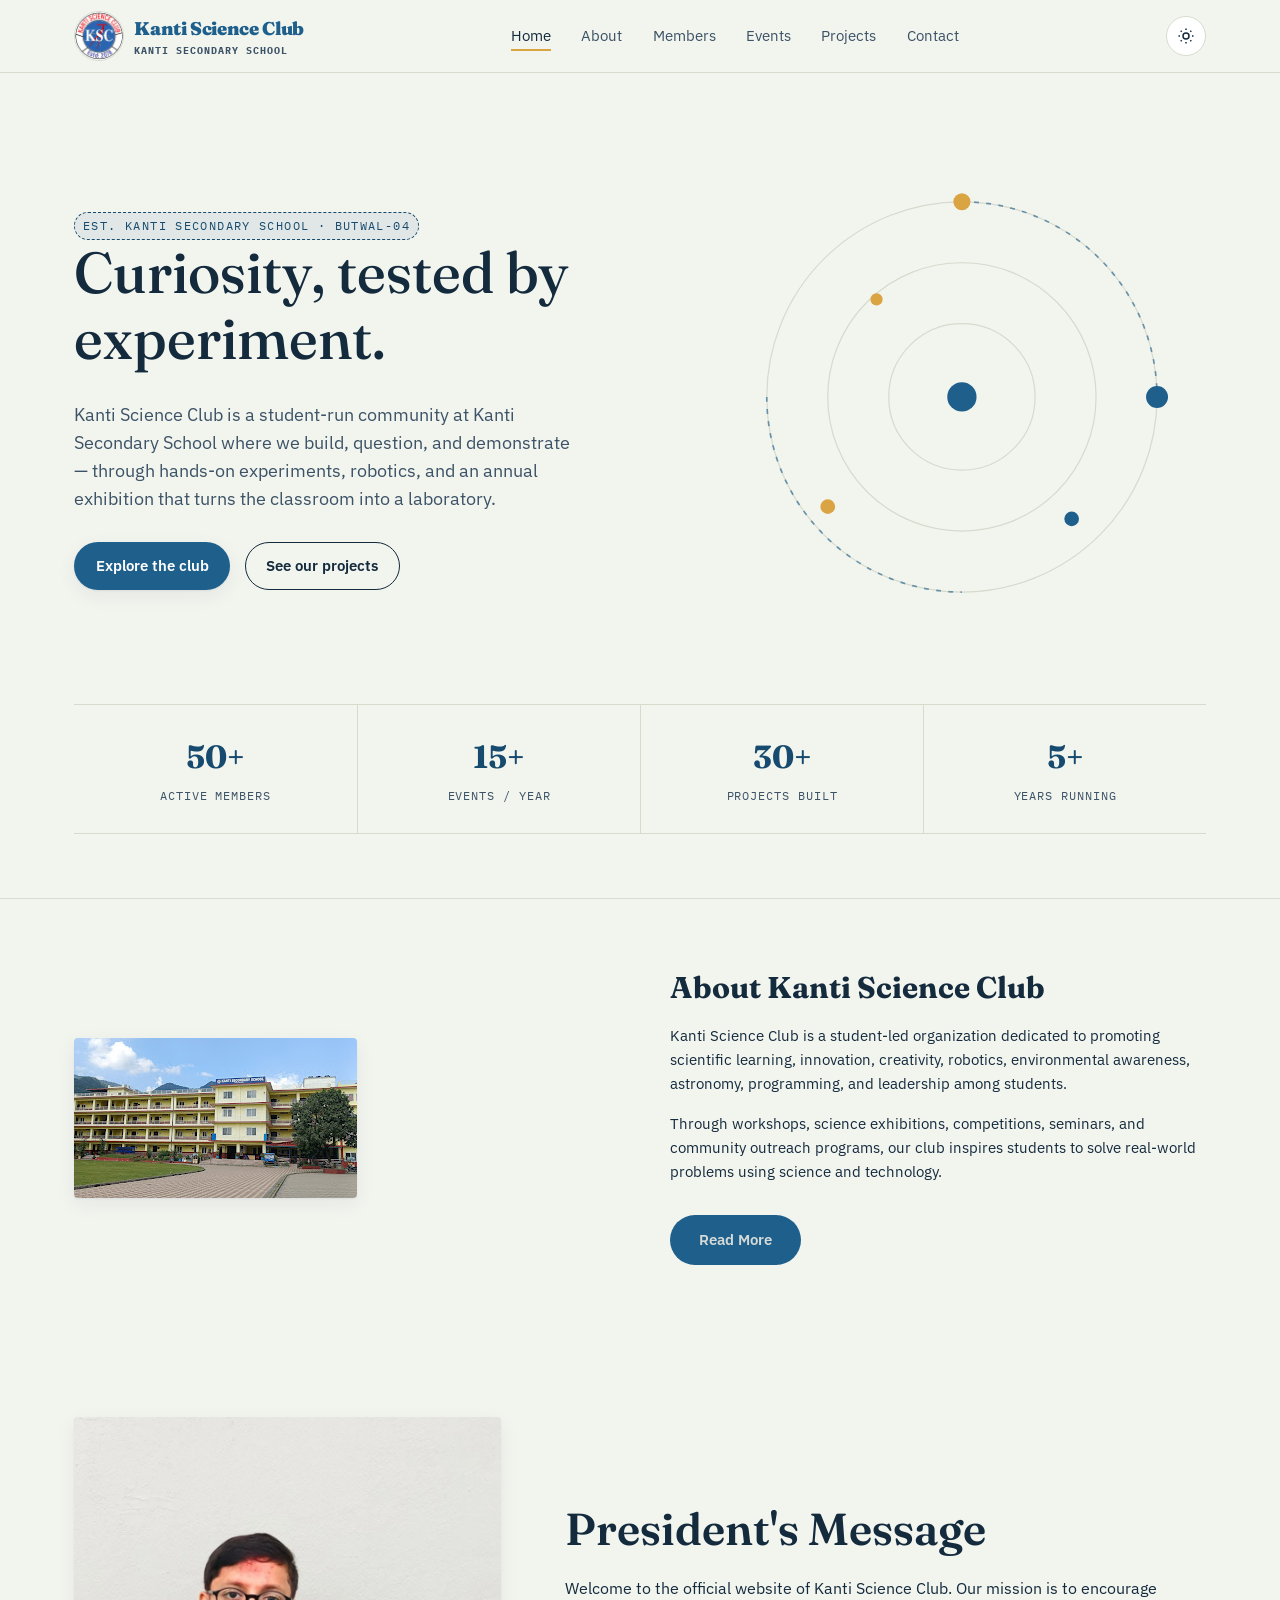
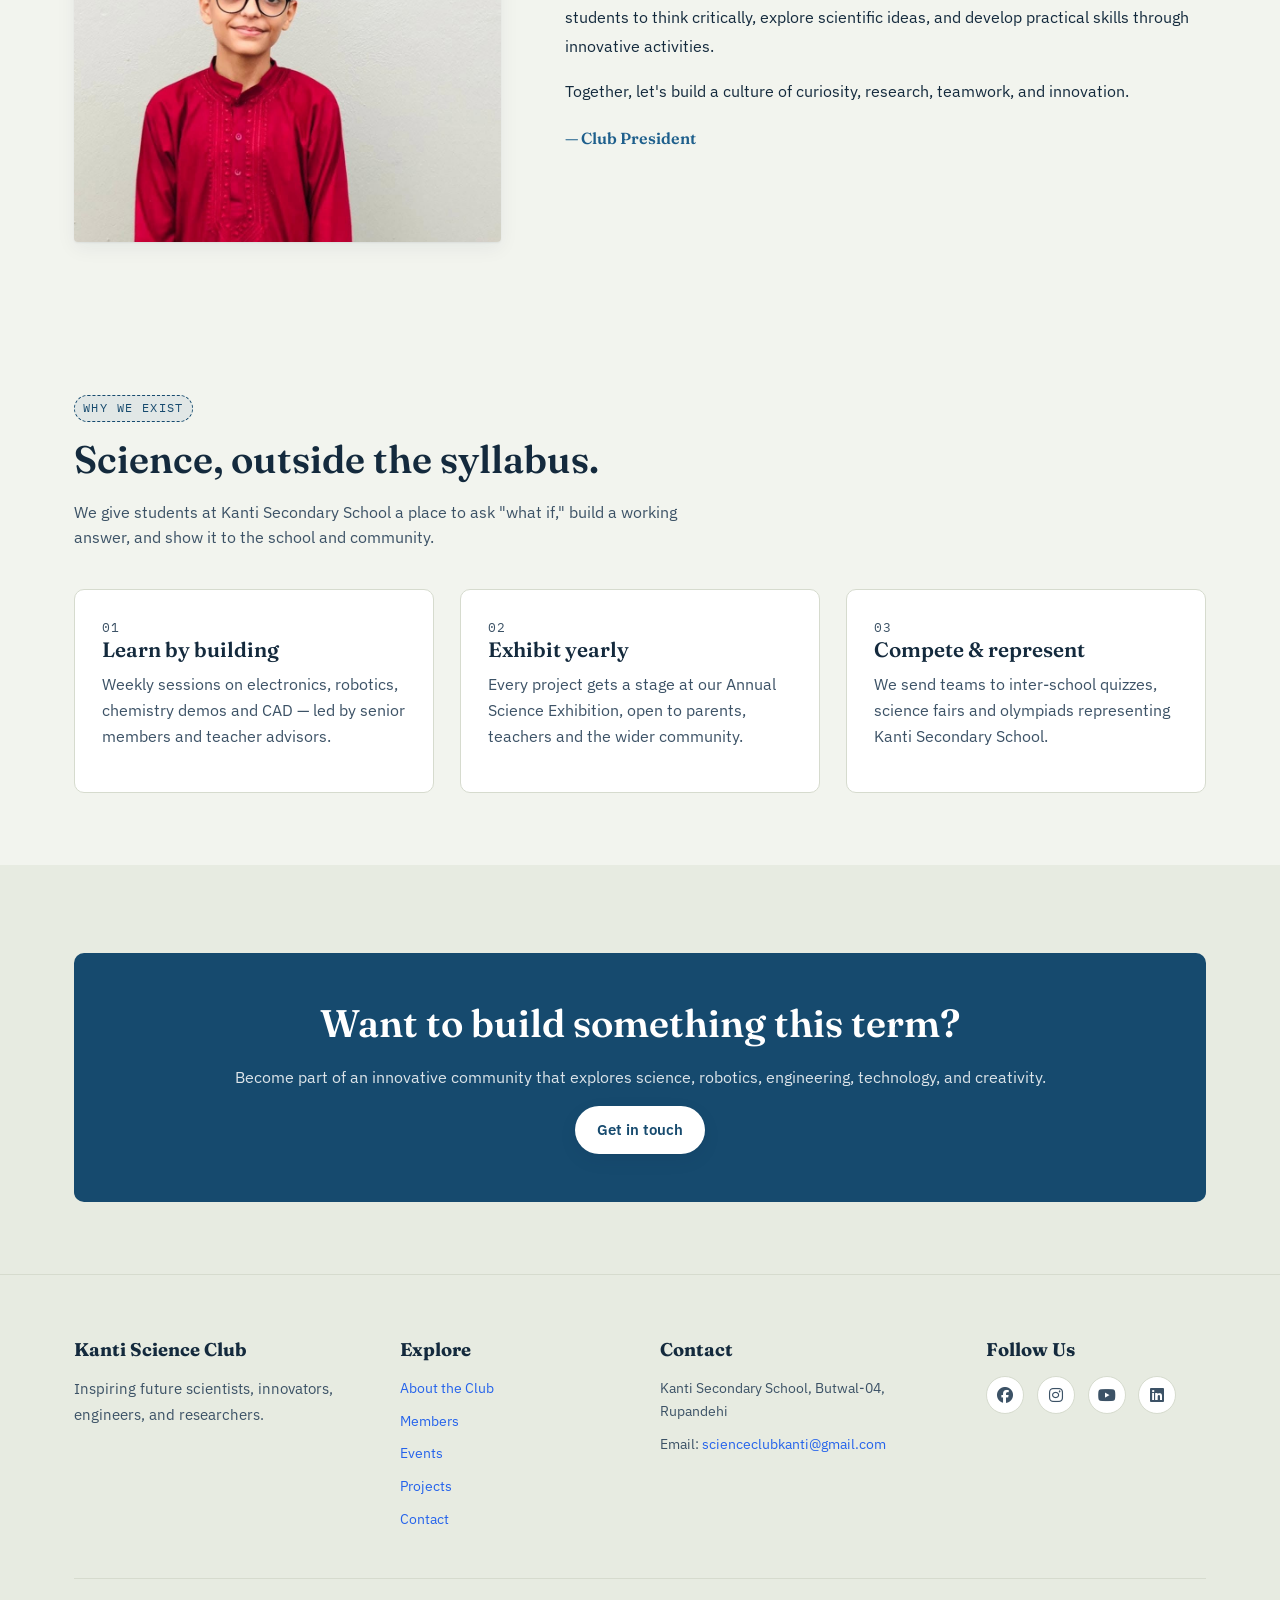
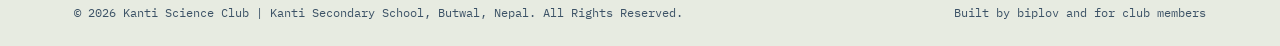
==== commit b8bd3d2f: "minor code adjust" ====
--- a/index.html
+++ b/index.html
@@ -17,7 +17,7 @@
 
 <header class="site-header" id="siteHeader">
   <nav class="nav">
-    <a href="index.html" class="brand">
+    <a href="./" class="brand">
       <img src="assets/images/logo.png" alt="Kanti Science Club logo" class="brand-mark">
       <span>
         Kanti Science Club
@@ -25,12 +25,12 @@
       </span>
     </a>
     <ul class="nav-links">
-      <li><a href="index.html" aria-current="page">Home</a></li>
-      <li><a href="about.html">About</a></li>
-      <li><a href="members.html">Members</a></li>
-      <li><a href="events.html">Events</a></li>
-      <li><a href="projects.html">Projects</a></li>
-      <li><a href="contact.html">Contact</a></li>
+      <li><a href="./" aria-current="page">Home</a></li>
+      <li><a href="about/">About</a></li>
+      <li><a href="members/">Members</a></li>
+      <li><a href="events/">Events</a></li>
+      <li><a href="projects/">Projects</a></li>
+      <li><a href="contact/">Contact</a></li>
     </ul>
     <div class="nav-actions">
       <button class="theme-toggle" id="themeToggle" aria-label="Toggle dark mode">
@@ -55,8 +55,8 @@
         <h1>Curiosity, tested by experiment.</h1>
         <p class="lead">Kanti Science Club is a student-run community at Kanti Secondary School where we build, question, and demonstrate — through hands-on experiments, robotics, and an annual exhibition that turns the classroom into a laboratory.</p>
         <div class="hero-actions">
-          <a href="about.html" class="btn btn-primary">Explore the club</a>
-          <a href="projects.html" class="btn btn-outline">See our projects</a>
+          <a href="about/" class="btn btn-primary">Explore the club</a>
+          <a href="projects/" class="btn btn-outline">See our projects</a>
         </div>
       </div>
       <div class="hero-figure" aria-hidden="true">
@@ -121,7 +121,7 @@
 
                 </p>
 
-                <a href="about.html" class="btn">
+                <a href="about/" class="btn">
                     Read More
                 </a>
 
@@ -190,7 +190,7 @@
       <div class="cta-band">
         <h2>Want to build something this term?</h2>
         <p>Become part of an innovative community that explores science, robotics, engineering, technology, and creativity.</p>
-        <a href="contact.html" class="btn btn-primary">Get in touch</a>
+        <a href="contact/" class="btn btn-primary">Get in touch</a>
       </div>
     </div>
   </section>
@@ -204,14 +204,14 @@
         <h4>Kanti Science Club</h4>
         <p>Inspiring future scientists, innovators, engineers, and researchers.</p>
       </div>
-      <div>
+      <div class="explore-links">
         <h4>Explore</h4>
         <ul>
-          <li><a href="about.html">About the Club</a></li>
-          <li><a href="members.html">Members</a></li>
-          <li><a href="events.html">Events</a></li>
-          <li><a href="projects.html">Projects</a></li>
-          <li><a href="contact.html">Contact</a></li>
+          <li><a href="about/">About the Club</a></li>
+          <li><a href="members/">Members</a></li>
+          <li><a href="events/">Events</a></li>
+          <li><a href="projects/">Projects</a></li>
+          <li><a href="contact/">Contact</a></li>
         </ul>
       </div>
       <div>
@@ -219,12 +219,12 @@
         <ul>
           <li>Kanti Secondary School, Butwal-04, Rupandehi</li>
           
-          <p>
+          <li>
               Email:
               <a href="mailto:scienceclubkanti@gmail.com">
                   scienceclubkanti@gmail.com
               </a>
-          </p>
+            </li>
 
         </ul>
       </div>
--- a/assets/css/style.css
+++ b/assets/css/style.css
@@ -647,21 +647,6 @@
 
 }
 
-/* .about-intro{
-  padding: 3.4rem 0;
-}
-.about-intro > .tag{
-  margin-bottom: 1.5rem;
-}
-
-.about-hero{
-  display: flex;
-  align-items: center;
-  gap: 3rem;
-}
-.about-hero-media,
-.about-hero-copy{ flex: 1; min-width: 0; } */
-
 .about-hero-media img{
   width: 100%;
   height: auto;
@@ -670,15 +655,6 @@
   border-radius: var(--radius-lg);
   border: 1px solid var(--line);
 }
-
-/* .about-hero-copy h1{ margin-bottom: 1.2rem; } */
-
-/* @media (max-width: 860px){
-  .about-hero{
-    flex-direction: column;
-    gap: 2rem;
-  }
-} */
 
 .about-media{
   display:grid; grid-template-columns: repeat(3,1fr); gap: .9rem; margin-top: 2rem;
@@ -811,7 +787,7 @@
     align-items: center;
     justify-content: center;
     box-shadow: var(--shadow);
-    z-index: 100;
+    z-index: 45;
     transition: .3s;
 }
 
@@ -1208,6 +1184,37 @@
 
     color: var(--teal);
     padding-left:5px;
+
+}
+
+/* Explore links */
+
+.site-footer .explore-links ul li a{
+
+    color:#2563eb;
+    transition:.25s ease;
+
+}
+
+.site-footer .explore-links ul li a:hover{
+
+    color:#1d4ed8;
+    padding-left:5px;
+
+}
+
+/* Email link */
+
+.site-footer a[href^="mailto:"]{
+
+    color:#2563eb;
+
+}
+
+.site-footer a[href^="mailto:"]:hover{
+
+    color:#1d4ed8;
+    text-decoration:underline;
 
 }
 
